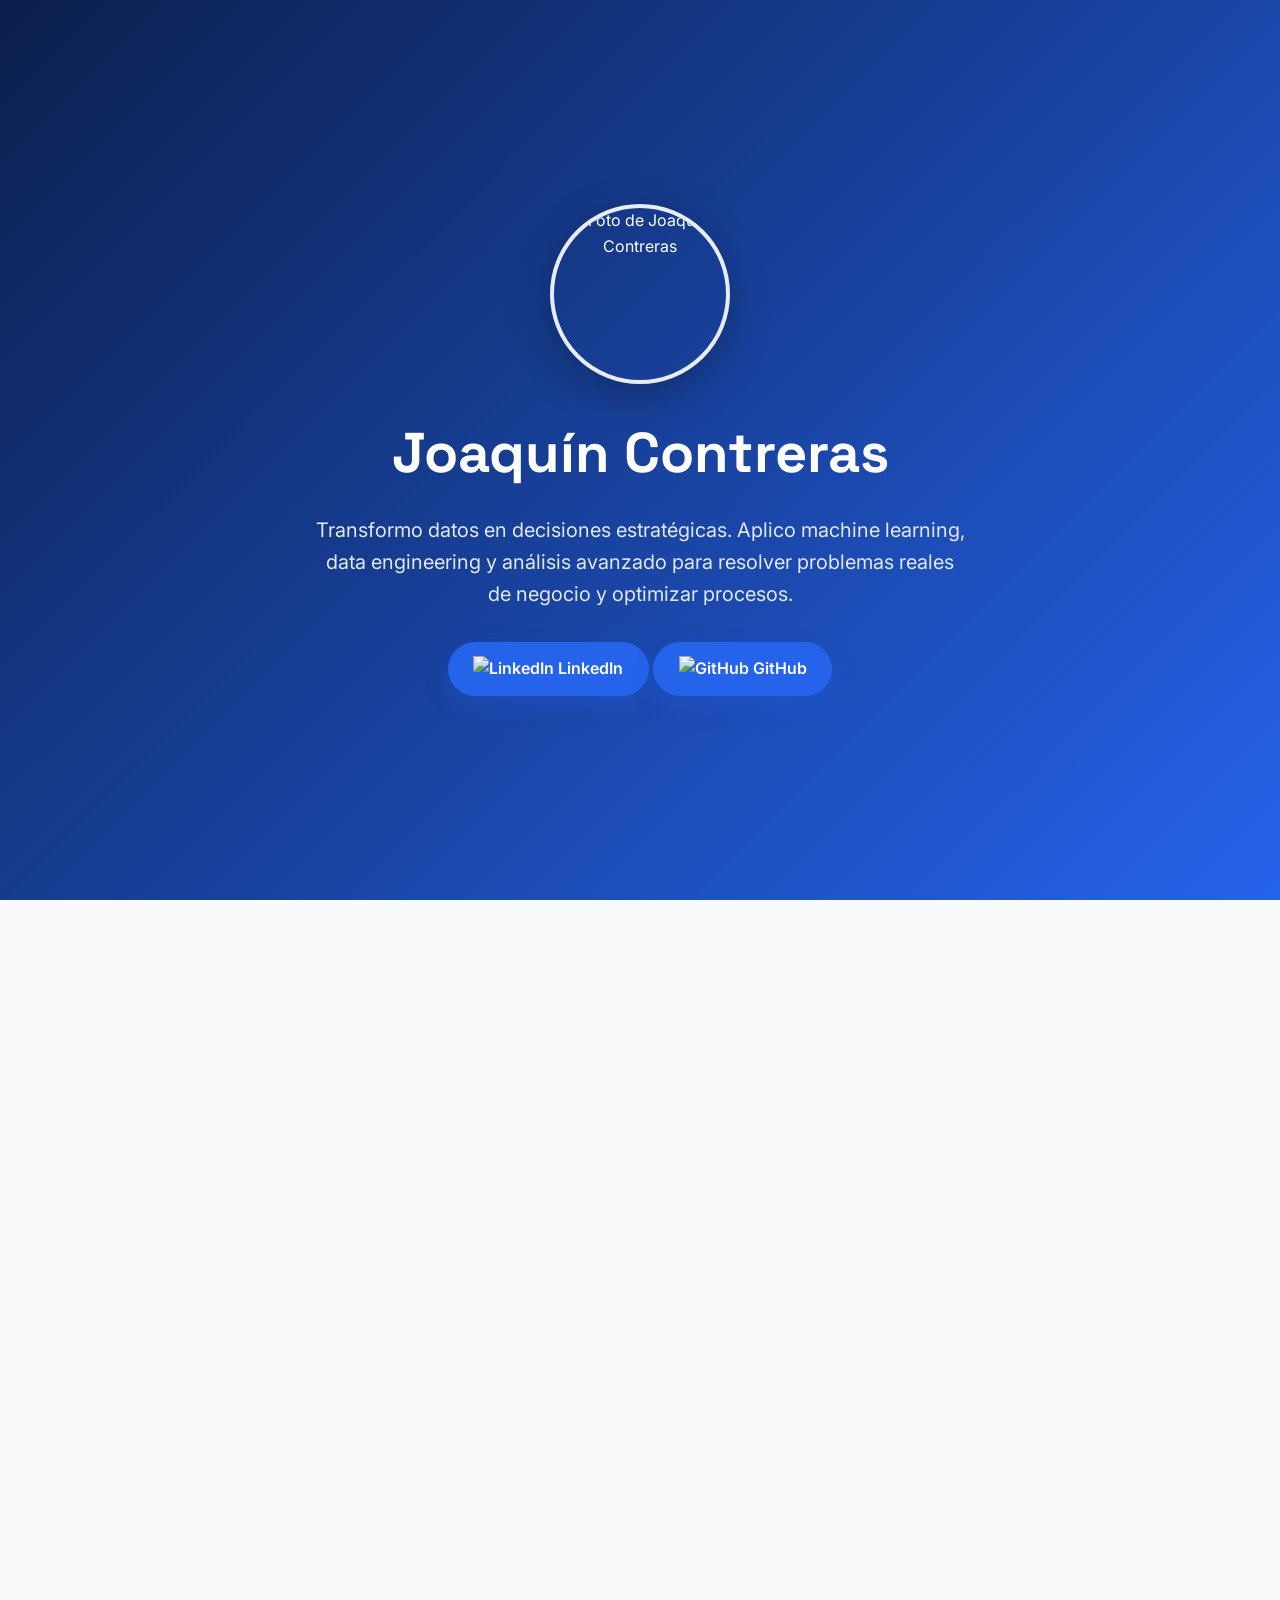
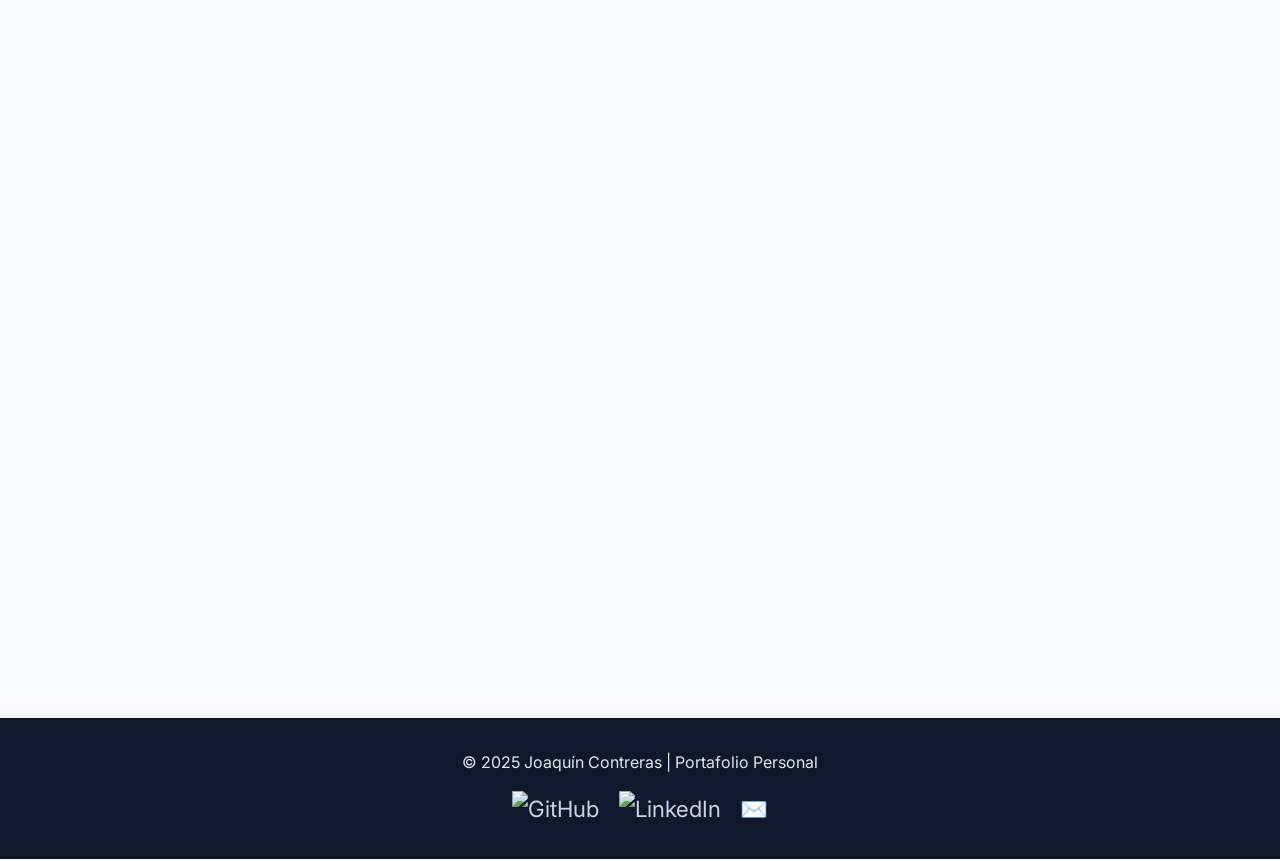
==== index.html @ 1d5db87d "Agregando boton de descarga de cv y completando proyecto Spark" ====
<!DOCTYPE html>
<html lang="es">
  <head>
    <meta charset="UTF-8" />
    <meta name="viewport" content="width=device-width, initial-scale=1.0" />
    <script src="https://cdn.jsdelivr.net/npm/chart.js"></script>
    <script src="https://cdn.jsdelivr.net/npm/chartjs-chart-matrix@1.3.0/dist/chartjs-chart-matrix.min.js"></script>

    <title>Portafolio - Joaquín Contreras</title>

    <!-- Fuentes y librerías externas -->
    <link
      href="https://fonts.googleapis.com/css2?family=Inter:wght@400;600;700&family=Space+Grotesk:wght@500;700&display=swap"
      rel="stylesheet"
    />
    <link
      rel="stylesheet"
      href="https://cdnjs.cloudflare.com/ajax/libs/font-awesome/6.4.0/css/all.min.css"
    />

    <!-- CSS externo -->
    <link rel="stylesheet" href="styles.css" />
  </head>
  <body>
    <!-- HERO -->
    <header>
      <!-- Capa interactiva de líneas -->
      <div id="particles-js"></div>

      <div class="hero">
        <div class="foto">
          <img
            src="https://via.placeholder.com/250x250"
            alt="Foto de Joaquín Contreras"
          />
        </div>
        <h1>Joaquín Contreras</h1>
        <p>
          Transformo datos en decisiones estratégicas. Aplico machine learning,
          data engineering y análisis avanzado para resolver problemas reales de
          negocio y optimizar procesos.
        </p>
        <div class="actions">
          <a href="https://www.linkedin.com/in/python-datos" target="_blank">
            <img
              src="https://cdn.jsdelivr.net/npm/simple-icons@v9/icons/linkedin.svg"
              alt="LinkedIn"
              width="16"
            />
            LinkedIn
          </a>
          <a href="https://github.com/joaquin-contreras" target="_blank">
            <img
              src="https://cdn.jsdelivr.net/npm/simple-icons@v9/icons/github.svg"
              alt="GitHub"
              width="16"
            />
            GitHub
          </a>
        </div>
      </div>
    </header>

    <!-- BIO -->
    <section class="bio">
      <h2>Sobre mí</h2>
      <p>
        Soy Científico de Datos en formación con experiencia práctica en
        pipelines de datos, desarrollo de APIs RESTful y modelos de machine
        learning aplicados a escenarios reales. Me apasiona optimizar procesos
        mediante análisis inteligente y construir soluciones escalables.
        Actualmente profundizo en Python, SQL, Scikit-learn y herramientas de
        análisis avanzadas, buscando oportunidades para crecer en data science,
        data engineering y cloud computing.
      </p>

      <div class="cv-container">
        <a href="assets/cv_joaquin.pdf" download class="btn-cv">Descargar CV</a>
      </div>

      <style>
        .cv-container {
          text-align: center; /* centra el botón */
          margin-top: 20px; /* espacio entre el párrafo y el botón */
        }

        .btn-cv {
          display: inline-block;
          padding: 12px 25px; /* más cómodo y proporcionado */
          background-color: #007bff;
          color: white;
          text-decoration: none;
          border-radius: 8px;
          font-weight: bold;
          font-size: 1rem;
          transition: all 0.3s ease; /* animación suave al hover */
        }

        .btn-cv:hover {
          background-color: #0056b3;
          transform: translateY(-2px); /* efecto levitar un poco */
          box-shadow: 0 4px 8px rgba(0, 0, 0, 0.2);
        }
      </style>
    </section>

    <!-- PROYECTOS -->
    <section class="proyectos">
      <h2>Proyectos</h2>
      <div class="proyectos-container">
        <div class="card" data-extra="extra-churn.html">
          <img
            src="imagenes/imagen-proyecto-1.jpg"
            alt="Imagen de gráficos empresariales"
            class="clickable"
          />

          <h3>Customer Churn prediction</h3>
          <p>
            El proyecto consiste en desarrollar un modelo que clasifique si un
            cliente de una empresa de telecomunicaciones va a darse de baja en
            el servicio
          </p>
          <a
            href="https://github.com/Joaquin-Contreras/customer_churn"
            target="_blank"
            >Ver en GitHub</a
          >
          <a style="margin-top: 10px" class="clickeable">Ver más</a>

          <div class="badges">
            <span class="badge">Python</span
            ><span class="badge">Scikit-learn</span
            ><span class="badge">Pandas</span>
          </div>
        </div>

        <div class="card" data-extra="extra-dbt.html">
          <img
            src="imagenes/imagen-proyecto-2.png"
            alt="Logo de DBT"
            class="clickable"
          />
          <h3>Procesamiento de datos con DBT</h3>
          <p>
            Este proyecto consiste unicamente en DBT y en una pipeline para
            crear Datamarts orientados a negocios especificos
          </p>
          <a
            href="https://github.com/Joaquin-Contreras/dbt_company_analysis_first_project"
            target="_blank"
            >Ver en GitHub</a
          >
          <a style="margin-top: 10px" class="clickeable">Ver más</a>
          <div class="badges">
            <span class="badge">DBT</span>
            <span class="badge">SQL</span>
            <span class="badge">DuckDB</span>
          </div>
        </div>
        <div class="card" data-extra="extra-pyspark.html">
          <img
            src="imagenes/imagen-proyecto-3.jpg"
            alt="Imagen sobre Data Pipelines"
            class="clickable"
          />
          <h3>Pipeline en PySpark</h3>
          <p>
            Este proyecto consiste en una pipe de datos donde se extraen
            peliculas con la API de TMDB, se procesan y almacenan en MySQL
            armando una base de datos personalizada
          </p>
          <a
            href="https://github.com/Joaquin-Contreras/complete_ETL_PySpark"
            target="_blank"
            >Ver en GitHub</a
          >
          <a style="margin-top: 10px" class="clickeable">Ver más</a>
          <div class="badges">
            <span class="badge">MLflow</span><span class="badge">Spark</span
            ><span class="badge">Python</span><span class="badge">MySQL</span>
          </div>
        </div>
      </div>
    </section>

    <!-- EXPERIENCIA -->
    <section class="experiencia">
      <h2>Experiencia</h2>
      <div class="item">
        <h3>Científico de Datos – Shalion</h3>
        <p><strong>Feb 2023 – Mar 2024 | Presencial</strong></p>
        <ul>
          <li>
            Automatización de informes semanales con Power BI, reduciendo en un
            50% el tiempo de entrega de reportes.
          </li>
          <li>
            Desarrollo de queries avanzadas en SQL y gestión de bases de datos
            PostgreSQL en entornos GCP.
          </li>
          <li>Mejora de pipelines de ETL y monitoreo de calidad de datos.</li>
          <li>Tecnologías: Python, SQL, PostgreSQL, Power BI, GCP, Git.</li>
        </ul>
      </div>
    </section>

    <!-- EDUCACIÓN / HABILIDADES / IDIOMAS -->
    <section class="formacion">
      <h2>Formación y Habilidades</h2>
      <div class="cards-grid">
        <div class="info-card">
          <h3>🎓 Educación</h3>
          <p>
            <strong>Licenciatura en Ciencias de Datos</strong> – Universidad
            Nacional de San Martín (UNSAM)<br />2024 – Actualidad
          </p>
        </div>
        <div class="info-card">
          <h3>🛠️ Habilidades Técnicas</h3>
          <ul>
            <li><strong>Lenguajes y ML:</strong> Python, SQL, scikit-learn</li>
            <li>
              <strong>Análisis & Visualización:</strong> pandas, NumPy,
              matplotlib, seaborn, Power BI
            </li>
            <li>
              <strong>Ingeniería de Datos:</strong> PostgreSQL, MySQL, Data
              Warehouses, PySpark, DBT
            </li>
            <li><strong>Dev & Cloud Tools:</strong> Git, GitHub, GitLab</li>
          </ul>
        </div>
        <div class="info-card">
          <h3>🌍 Idiomas</h3>
          <ul>
            <li><strong>Español:</strong> Nativo</li>
            <li><strong>Inglés:</strong> Intermedio (B2)</li>
          </ul>
        </div>
      </div>
    </section>

    <!-- CONTACTO -->
    <section class="contacto">
      <h2>Contacto</h2>
      <div class="wrap">
        <form
          class="contact-form"
          action="https://formsubmit.co/joacontre0@gmail.com"
          method="POST"
        >
          <input
            id="nombre"
            name="name"
            type="text"
            placeholder="Tu nombre"
            required
          />
          <input
            id="email"
            name="email"
            type="email"
            placeholder="Tu email"
            required
          />
          <input
            class="full"
            id="asunto"
            name="subject"
            type="text"
            placeholder="Asunto"
            required
          />
          <textarea
            class="full"
            id="mensaje"
            name="message"
            placeholder="Tu mensaje"
            required
          ></textarea>
          <!-- Redirigir después de enviar -->
          <input
            type="hidden"
            name="_next"
            value="https://tu-sitio.com/gracias.html"
          />
          <button type="submit">Enviar mensaje</button>
        </form>

        <aside class="contact-data">
          <h3>Datos</h3>
          <ul>
            <li>
              📧
              <a href="mailto:joacontre0@gmail.com" target="_blank"
                >joacontre0@gmail.com</a
              >
            </li>
            <li>📍 Buenos Aires, Argentina</li>
            <li>
              <img
                src="https://cdn.jsdelivr.net/npm/simple-icons@v9/icons/github.svg"
                alt="GitHub"
                width="16"
              />
              <a href="https://www.github.com/joaquin-contreras" target="_blank"
                >github.com/joaquin-contreras</a
              >
            </li>
            <li>
              <img
                src="https://cdn.jsdelivr.net/npm/simple-icons@v9/icons/linkedin.svg"
                alt="LinkedIn"
                width="16"
              />
              <a href="https://www.linkedin.com/in/python-datos" target="_blank"
                >linkedin.com/in/python-datos</a
              >
            </li>
          </ul>
        </aside>
      </div>
    </section>
    <script>
      const form = document.querySelector(".contact-form");

      form.addEventListener("submit", async (e) => {
        e.preventDefault(); // Evita la recarga de la página

        const formData = new FormData(form);

        try {
          const response = await fetch(
            "https://formsubmit.co/ajax/joacontre0@gmail.com",
            {
              method: "POST",
              body: formData,
            }
          );

          if (response.ok) {
            form.reset(); // Limpia los campos
            // Mensaje de éxito
            alert("¡Gracias! Tu mensaje fue enviado. Te responderé pronto.");
          } else {
            alert("Hubo un error al enviar tu mensaje. Intenta de nuevo.");
          }
        } catch (error) {
          alert("Hubo un error al enviar tu mensaje. Intenta de nuevo.");
        }
      });
    </script>

    <!-- FOOTER -->
    <footer>
      <p>&copy; 2025 Joaquín Contreras | Portafolio Personal</p>
      <div class="socials">
        <a href="https://www.github.com/joaquin-contreras">
          <img
            src="https://cdn.jsdelivr.net/npm/simple-icons@v9/icons/github.svg"
            alt="GitHub"
            width="16"
        /></a>
        <a href="https://www.linkedin.com/in/python-datos"
          ><img
            src="https://cdn.jsdelivr.net/npm/simple-icons@v9/icons/linkedin.svg"
            alt="LinkedIn"
            width="16"
        /></a>
        <a href="mailto:joacontre0@gmail.com">✉️</a>
      </div>
    </footer>

    <!-- MODAL PROYECTOS -->
    <div id="projectModal" class="modal">
      <div class="modal-content">
        <span class="close">&times;</span>
        <h3 id="modalTitle">Título del proyecto</h3>
        <p id="modalDescription">Descripción completa del proyecto.</p>
        <div id="modalExtras">
          <!-- Aquí puedes poner gráficos, imágenes, badges, etc. -->
        </div>
      </div>
    </div>

    <!-- Librerías externas -->
    <script src="https://cdn.jsdelivr.net/npm/particles.js@2.0.0/particles.min.js"></script>
    <script src="https://cdn.jsdelivr.net/npm/chart.js"></script>

    <script src="scripts.js"></script>
  </body>
</html>
---- styles.css ----
:root {
  --blue-900: #0b1f4d;
  --blue-800: #123b82;
  --blue-700: #1d4ed8;
  --blue-600: #2563eb;
  --blue-300: #93c5fd;
  --slate-900: #0f172a;
  --slate-800: #1e293b;
  --slate-600: #475569;
  --gray-100: #f9fafb;
  --card: rgba(255, 255, 255, 0.85);
}
* {
  margin: 0;
  padding: 0;
  box-sizing: border-box;
}
body {
  font-family: "Inter", sans-serif;
  line-height: 1.6;
  background: var(--gray-100);
  color: var(--slate-800);
  scroll-behavior: smooth;
}
a {
  color: inherit;
  text-decoration: none;
  transition: 0.3s;
}
a:hover {
  color: var(--blue-600);
}

/* HERO */
header {
  height: 100vh;
  background: linear-gradient(135deg, var(--blue-900), var(--blue-600));
  display: flex;
  align-items: center;
  justify-content: center;
  text-align: center;
  color: #fff;
  position: relative;
  overflow: hidden;
}
/* capa de partículas detrás del contenido */
#particles-js {
  position: absolute;
  inset: 0;
  z-index: 0;
  pointer-events: none;
}
.hero {
  max-width: 900px;
  padding: 2rem;
  position: relative;
  z-index: 1;
}
.hero h1 {
  font-family: "Space Grotesk", sans-serif;
  font-size: 3.5rem;
  margin-bottom: 1rem;
}
.hero p {
  font-size: 1.25rem;
  color: #e2e8f0;
  max-width: 650px;
  margin: 0 auto 2rem;
}
.hero .foto {
  width: 180px;
  height: 180px;
  margin: 0 auto 1.5rem;
  border-radius: 50%;
  overflow: hidden;
  border: 4px solid rgba(255, 255, 255, 0.9);
  box-shadow: 0 12px 40px rgba(0, 0, 0, 0.25);
}
.hero .foto img {
  width: 100%;
  height: 100%;
  object-fit: cover;
}
.hero .actions a {
  display: inline-block;
  background: var(--blue-600);
  color: #fff;
  padding: 0.9rem 1.6rem;
  border-radius: 999px;
  font-weight: 600;
  box-shadow: 0 10px 22px rgba(37, 99, 235, 0.25);
}
.hero .actions a:hover {
  background: var(--blue-700);
  transform: translateY(-2px);
}

/* SECCIONES */
section {
  max-width: 1000px;
  margin: 6rem auto;
  padding: 0 2rem;
  opacity: 0;
  transform: translateY(50px);
  transition: all 0.8s ease;
}
section.visible {
  opacity: 1;
  transform: translateY(0);
}
section h2 {
  font-family: "Space Grotesk", sans-serif;
  font-size: 2.2rem;
  font-weight: 700;
  color: var(--slate-900);
  margin-bottom: 3rem;
  position: relative;
  display: inline-block;
}
section h2::after {
  content: "";
  position: absolute;
  left: 0;
  bottom: -8px;
  width: 60%;
  height: 3px;
  background: var(--blue-600);
  border-radius: 2px;
}

/* BIO */
.bio p {
  font-size: 1.1rem;
  line-height: 1.8;
  background: #fff;
  padding: 2rem;
  border-radius: 16px;
  box-shadow: 0 10px 28px rgba(0, 0, 0, 0.08);
}

/* PROYECTOS */
.proyectos-container {
  display: grid;
  grid-template-columns: repeat(auto-fit, minmax(280px, 1fr));
  gap: 2rem;
}
.proyectos .card {
  background: var(--card);
  backdrop-filter: blur(14px);
  border-radius: 20px;
  padding: 1.5rem;
  box-shadow: 0 12px 32px rgba(0, 0, 0, 0.08);
  transition: 0.3s;
  display: flex;
  flex-direction: column;
  align-items: center;
}
.proyectos .card:hover {
  transform: translateY(-6px) scale(1.02);
}
.proyectos .card img {
  width: 100%;
  height: 180px;
  object-fit: cover;
  border-radius: 14px;
  margin-bottom: 1rem;
}
.proyectos .card h3 {
  font-size: 1.3rem;
  margin: 0.5rem 0;
}
.proyectos .card p {
  text-align: center;
  color: var(--slate-600);
  margin-bottom: 1rem;
}
.proyectos .card a {
  background: var(--blue-600);
  color: #fff;
  font-weight: 600;
  padding: 0.6rem 1rem;
  border-radius: 8px;
  box-shadow: 0 6px 18px rgba(37, 99, 235, 0.25);
}
.proyectos .card a:hover {
  background: var(--blue-700);
}
.badges {
  display: flex;
  flex-wrap: wrap;
  gap: 0.5rem;
  justify-content: center;
  margin-top: 0.75rem;
}
.badge {
  font-size: 0.8rem;
  padding: 0.35rem 0.75rem;
  border-radius: 999px;
  background: linear-gradient(135deg, #dbeafe, #c7d2fe);
  color: var(--slate-900);
  font-weight: 500;
}

/* EXPERIENCIA timeline */
.experiencia .item {
  border-left: 3px solid var(--blue-600);
  padding-left: 1.5rem;
  margin-bottom: 3rem;
  background: #fff;
  border-radius: 12px;
  padding: 1.5rem 2rem;
  box-shadow: 0 10px 28px rgba(0, 0, 0, 0.08);
}
.experiencia h3 {
  margin-bottom: 0.3rem;
}
.experiencia p strong {
  color: var(--blue-700);
}
.experiencia ul {
  margin-top: 0.8rem;
  padding-left: 1.2rem;
}
.experiencia ul li {
  margin-bottom: 0.4rem;
}

/* NUEVAS SECCIONES */
.cards-grid {
  display: grid;
  grid-template-columns: repeat(auto-fit, minmax(280px, 1fr));
  gap: 2rem;
}
.info-card {
  background: var(--card);
  backdrop-filter: blur(10px);
  border-radius: 18px;
  padding: 1.8rem;
  box-shadow: 0 12px 32px rgba(0, 0, 0, 0.08);
  transition: 0.3s;
}
.info-card:hover {
  transform: translateY(-6px) scale(1.02);
}
.info-card h3 {
  margin-bottom: 1rem;
  color: var(--blue-700);
}
.info-card ul {
  padding-left: 1.2rem;
}
.info-card ul li {
  margin-bottom: 0.5rem;
}

/* CONTACTO */
.contacto .wrap {
  background: #fff;
  border-radius: 20px;
  padding: 2.5rem;
  box-shadow: 0 12px 32px rgba(0, 0, 0, 0.08);
  display: grid;
  grid-template-columns: 1.1fr 0.9fr;
  gap: 2rem;
}
.contact-form {
  display: grid;
  grid-template-columns: 1fr 1fr;
  gap: 1rem;
}
.contact-form .full {
  grid-column: 1/-1;
}
.contact-form input,
.contact-form textarea {
  width: 100%;
  padding: 0.9rem 1rem;
  border-radius: 10px;
  border: 1px solid #cbd5e1;
  background: #fff;
  font-size: 1rem;
}
.contact-form button {
  background: var(--blue-600);
  color: #fff;
  border: none;
  padding: 0.85rem 1.2rem;
  border-radius: 10px;
  font-weight: 600;
  cursor: pointer;
  box-shadow: 0 8px 22px rgba(37, 99, 235, 0.25);
}
.contact-form button:hover {
  background: var(--blue-700);
}
.contact-data {
  border-left: 2px dashed var(--blue-300);
  padding-left: 1rem;
}
.contact-data li {
  margin: 0.6rem 0;
}
.contact-data a {
  color: var(--blue-700);
}

/* FOOTER */
footer {
  background: var(--slate-900);
  color: #e2e8f0;
  text-align: center;
  padding: 2rem;
  margin-top: 6rem;
}
footer .socials {
  margin-top: 1rem;
  display: flex;
  justify-content: center;
  gap: 1.2rem;
}
footer .socials a {
  font-size: 1.4rem;
  color: #cbd5e1;
}
footer .socials a:hover {
  color: #fff;
}

/* responsive */
@media (max-width: 900px) {
  .contacto .wrap {
    grid-template-columns: 1fr;
  }
}

/* MODAL */
.modal {
  display: none; /* oculto por defecto */
  position: fixed;
  z-index: 9999;
  left: 0;
  top: 0;
  width: 100%;
  height: 100%;
  overflow: auto;
  background-color: rgba(0, 0, 0, 0.6);
}

.modal-content {
  background: #fff;
  margin: 8% auto;
  padding: 2rem;
  border-radius: 20px;
  max-width: 700px;
  position: relative;
  box-shadow: 0 12px 40px rgba(0, 0, 0, 0.25);
}

.modal-content h3 {
  margin-bottom: 1rem;
  color: var(--blue-700);
}

.modal-content p {
  margin-bottom: 1.5rem;
  color: var(--slate-800);
}

.modal-content .close {
  position: absolute;
  top: 1rem;
  right: 1rem;
  font-size: 1.8rem;
  cursor: pointer;
  color: var(--slate-600);
}

.modal-content .close:hover {
  color: var(--blue-600);
}

.modal {
  display: flex; /* cambiamos a flex para centrar */
  align-items: center;
  justify-content: center;
  position: fixed;
  z-index: 9999;
  left: 0;
  top: 0;
  width: 100%;
  height: 100%;
  background-color: rgba(0, 0, 0, 0.6);
  opacity: 0;
  pointer-events: none;
  transition: opacity 0.3s ease;
}

.modal.show {
  opacity: 1;
  pointer-events: auto;
}

.modal-content {
  background: #fff;
  padding: 2rem;
  border-radius: 20px;
  max-width: 700px;
  width: 90%;
  transform: scale(0.8);
  transition: transform 0.3s ease;
  max-height: 90vh; /* limita el alto al 90% de la pantalla */
  overflow-y: auto; /* activa scroll vertical si hay mucho contenido */
}

.modal.show .modal-content {
  transform: scale(1);
}


.confusion-matrix-container {
  display: flex;
  flex-direction: column;
  align-items: center; /* centra horizontalmente */
  justify-content: center;
  margin: 30px auto;
  padding: 20px;
  border: 1px solid #ddd;
  border-radius: 12px;
  background-color: #fafafa;
  box-shadow: 0 4px 12px rgba(0, 0, 0, 0.08);
  max-width: 500px;
}

.confusion-matrix-container h3 {
  margin-bottom: 15px;
  font-size: 1.2em;
  font-weight: 600;
  color: #333;
  text-align: center;
}

.confusion-matrix-container canvas {
  display: block;
  max-width: 100%;
  height: auto;
}


.file-tree ul {
  list-style: none; 
  padding-left: 20px;
  font-family: monospace;
}

.file-tree li {
  position: relative;
  margin: 4px 0;
}

.file-tree li::before {
  content: "📁"; /* icono por defecto */
  position: absolute;
  left: -20px;
}

.file-tree li li::before {
  content: "📄"; /* icono para archivos */
}

.file-tree li ul li::before {
  left: -20px;
}
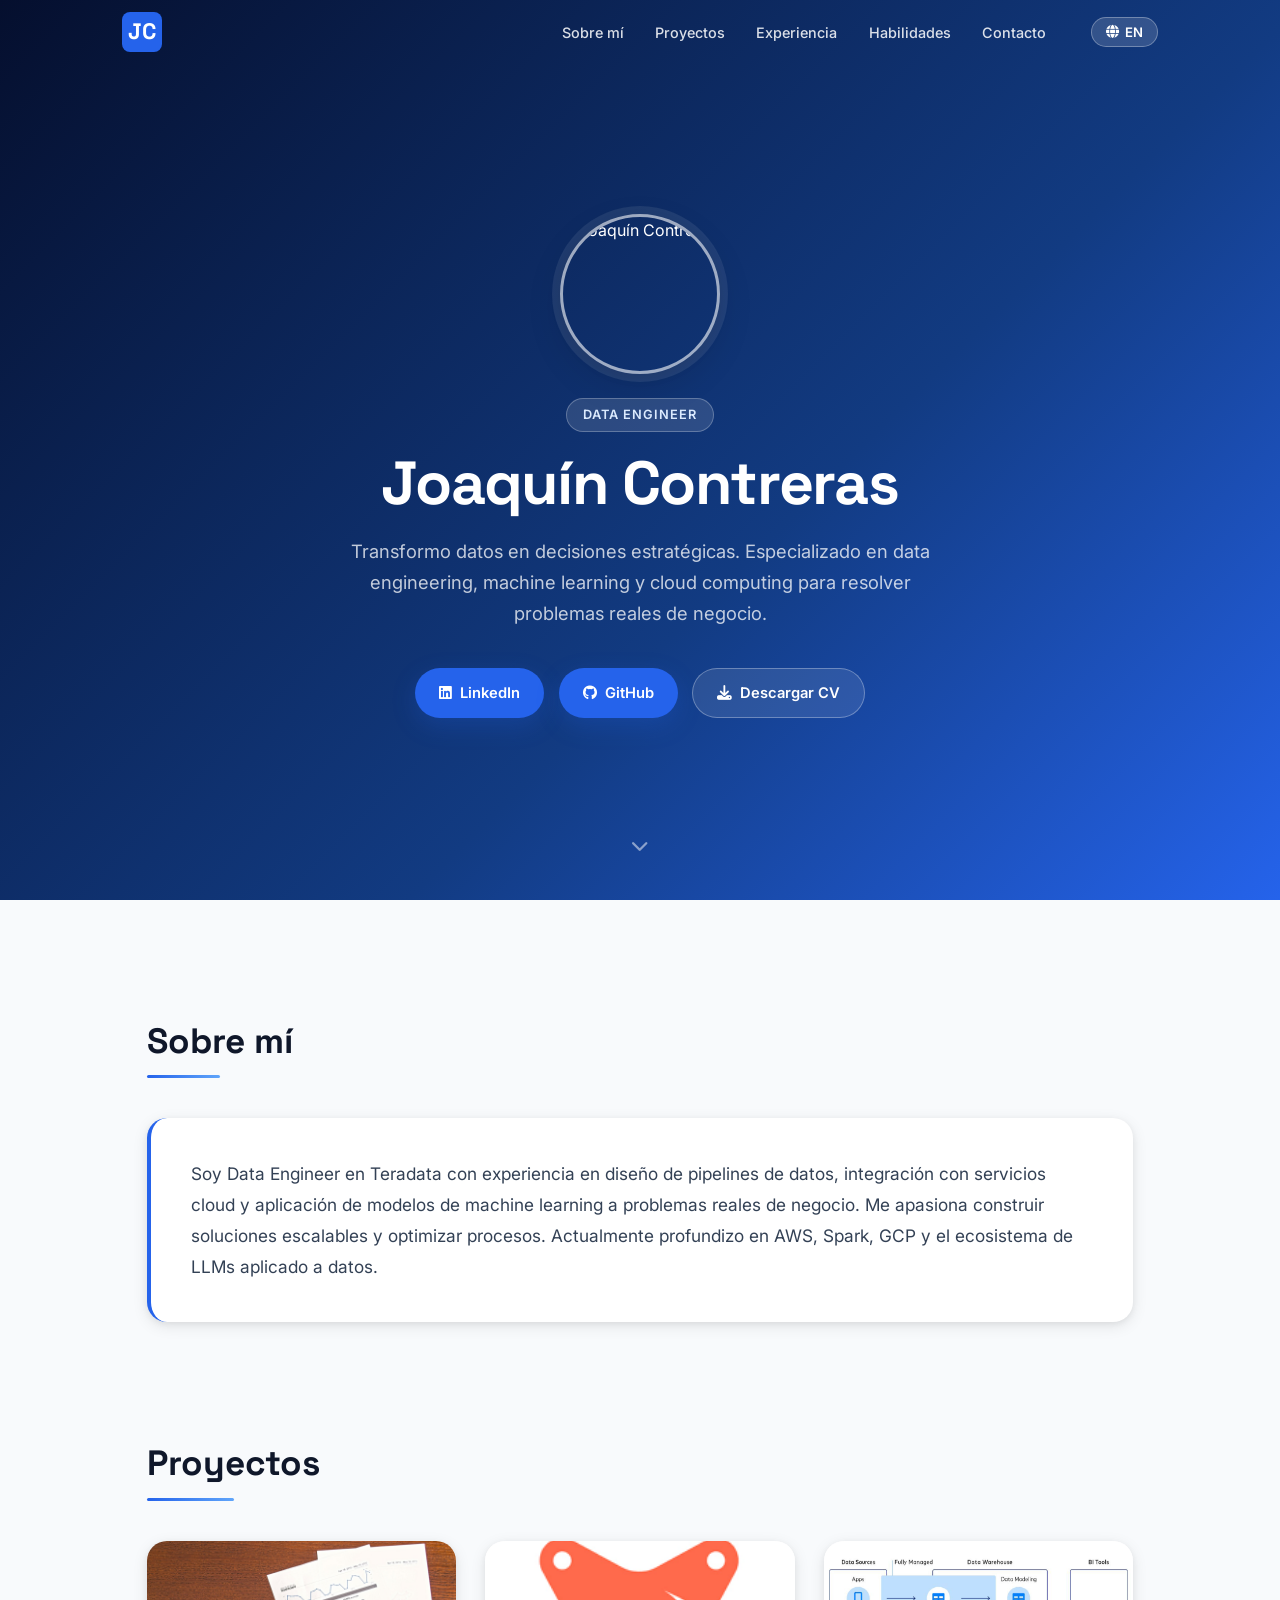
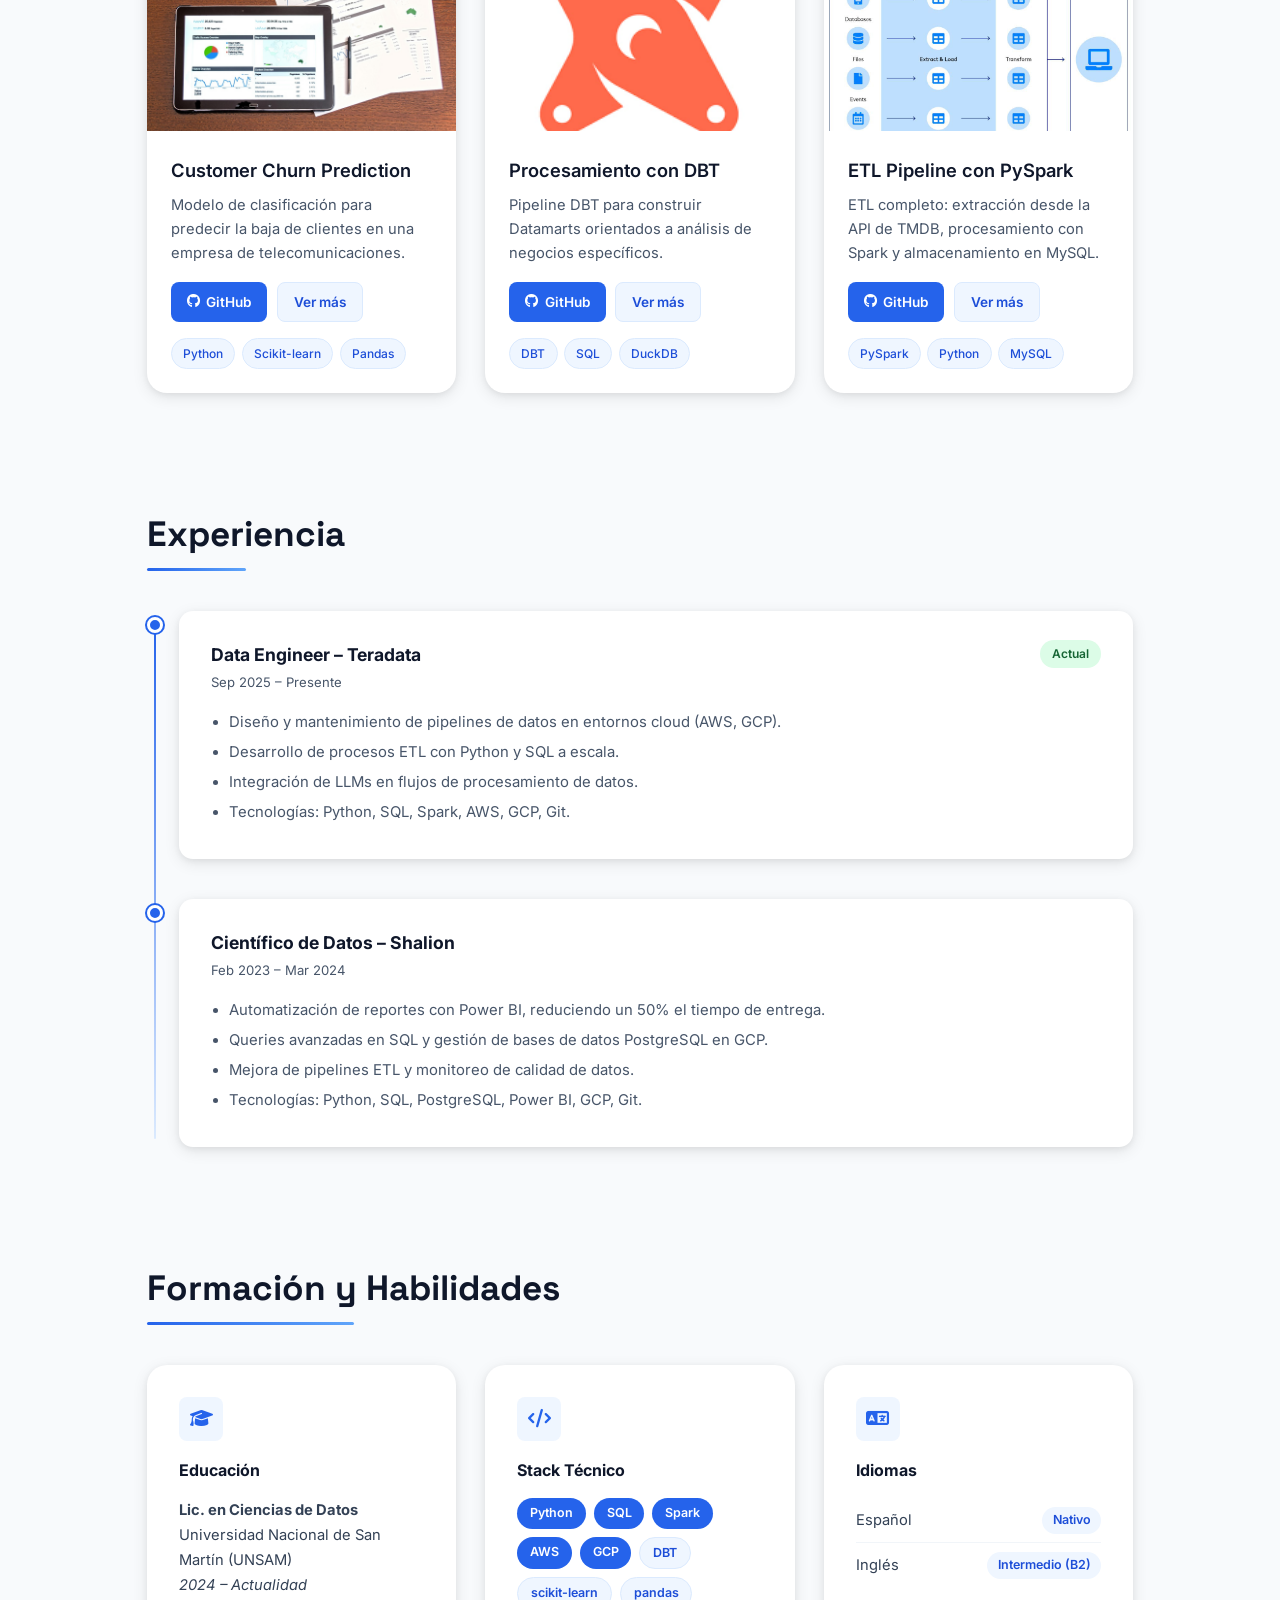
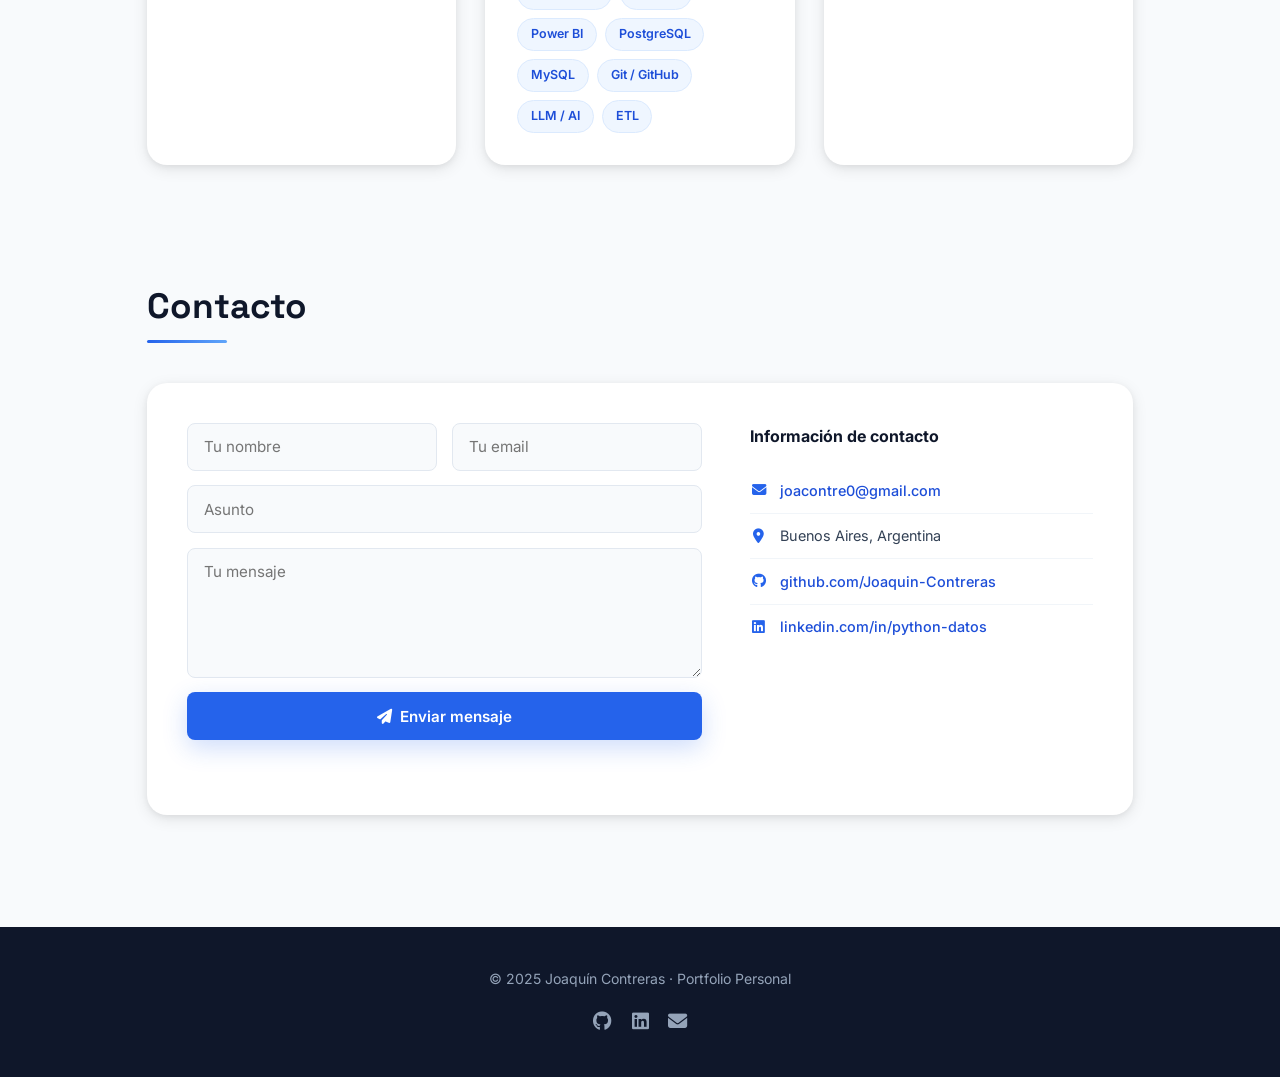
==== commit 7587c770: "Rediseño moderno del portfolio con soporte i18n (ES/EN) - Nuevo diseño: navbar sticky con blur, hero" ====
--- a/index.html
+++ b/index.html
@@ -3,391 +3,338 @@
   <head>
     <meta charset="UTF-8" />
     <meta name="viewport" content="width=device-width, initial-scale=1.0" />
+    <title>Portfolio – Joaquín Contreras</title>
+
+    <!-- Fonts -->
+    <link href="https://fonts.googleapis.com/css2?family=Inter:wght@300;400;500;600;700&family=Space+Grotesk:wght@500;600;700&display=swap" rel="stylesheet" />
+    <link rel="stylesheet" href="https://cdnjs.cloudflare.com/ajax/libs/font-awesome/6.4.0/css/all.min.css" />
+
+    <!-- Chart.js -->
     <script src="https://cdn.jsdelivr.net/npm/chart.js"></script>
     <script src="https://cdn.jsdelivr.net/npm/chartjs-chart-matrix@1.3.0/dist/chartjs-chart-matrix.min.js"></script>
 
-    <title>Portafolio - Joaquín Contreras</title>
-
-    <!-- Fuentes y librerías externas -->
-    <link
-      href="https://fonts.googleapis.com/css2?family=Inter:wght@400;600;700&family=Space+Grotesk:wght@500;700&display=swap"
-      rel="stylesheet"
-    />
-    <link
-      rel="stylesheet"
-      href="https://cdnjs.cloudflare.com/ajax/libs/font-awesome/6.4.0/css/all.min.css"
-    />
-
-    <!-- CSS externo -->
     <link rel="stylesheet" href="styles.css" />
   </head>
   <body>
-    <!-- HERO -->
-    <header>
-      <!-- Capa interactiva de líneas -->
+
+    <!-- ======================== NAVBAR ======================== -->
+    <nav class="navbar" id="navbar">
+      <div class="nav-container">
+        <a href="#inicio" class="nav-logo">JC</a>
+        <ul class="nav-links" id="navLinks">
+          <li><a href="#sobre-mi"    data-i18n="nav.about">Sobre mí</a></li>
+          <li><a href="#proyectos"   data-i18n="nav.projects">Proyectos</a></li>
+          <li><a href="#experiencia" data-i18n="nav.experience">Experiencia</a></li>
+          <li><a href="#formacion"   data-i18n="nav.skills">Habilidades</a></li>
+          <li><a href="#contacto"    data-i18n="nav.contact">Contacto</a></li>
+        </ul>
+        <div class="nav-actions">
+          <button class="lang-toggle" id="langToggle">
+            <i class="fas fa-globe"></i>
+            <span id="langLabel">EN</span>
+          </button>
+          <button class="nav-burger" id="navBurger" aria-label="Menu">
+            <span></span><span></span><span></span>
+          </button>
+        </div>
+      </div>
+    </nav>
+
+    <!-- ======================== HERO ======================== -->
+    <header id="inicio">
       <div id="particles-js"></div>
-
       <div class="hero">
         <div class="foto">
-          <img
-            src="https://via.placeholder.com/250x250"
-            alt="Foto de Joaquín Contreras"
-          />
-        </div>
+          <img src="https://via.placeholder.com/250x250" alt="Joaquín Contreras" />
+        </div>
+        <span class="hero-badge" data-i18n="hero.badge">Data Engineer</span>
         <h1>Joaquín Contreras</h1>
-        <p>
-          Transformo datos en decisiones estratégicas. Aplico machine learning,
-          data engineering y análisis avanzado para resolver problemas reales de
-          negocio y optimizar procesos.
+        <p data-i18n="hero.tagline">
+          Transformo datos en decisiones estratégicas. Especializado en data
+          engineering, machine learning y cloud computing para resolver problemas
+          reales de negocio.
         </p>
         <div class="actions">
           <a href="https://www.linkedin.com/in/python-datos" target="_blank">
-            <img
-              src="https://cdn.jsdelivr.net/npm/simple-icons@v9/icons/linkedin.svg"
-              alt="LinkedIn"
-              width="16"
-            />
-            LinkedIn
+            <i class="fab fa-linkedin"></i> LinkedIn
           </a>
-          <a href="https://github.com/joaquin-contreras" target="_blank">
-            <img
-              src="https://cdn.jsdelivr.net/npm/simple-icons@v9/icons/github.svg"
-              alt="GitHub"
-              width="16"
-            />
-            GitHub
+          <a href="https://github.com/Joaquin-Contreras" target="_blank">
+            <i class="fab fa-github"></i> GitHub
           </a>
-        </div>
-      </div>
+          <a href="assets/cv_joaquin.pdf" download class="btn-ghost">
+            <i class="fas fa-download"></i>
+            <span data-i18n="hero.download_cv">Descargar CV</span>
+          </a>
+        </div>
+      </div>
+      <a href="#sobre-mi" class="scroll-down" aria-label="Scroll down">
+        <i class="fas fa-chevron-down"></i>
+      </a>
     </header>
 
-    <!-- BIO -->
-    <section class="bio">
-      <h2>Sobre mí</h2>
-      <p>
-        Soy Científico de Datos en formación con experiencia práctica en
-        pipelines de datos, desarrollo de APIs RESTful y modelos de machine
-        learning aplicados a escenarios reales. Me apasiona optimizar procesos
-        mediante análisis inteligente y construir soluciones escalables.
-        Actualmente profundizo en Python, SQL, Scikit-learn y herramientas de
-        análisis avanzadas, buscando oportunidades para crecer en data science,
-        data engineering y cloud computing.
-      </p>
-
-      <div class="cv-container">
-        <a href="assets/cv_joaquin.pdf" download class="btn-cv">Descargar CV</a>
-      </div>
-
-      <style>
-        .cv-container {
-          text-align: center; /* centra el botón */
-          margin-top: 20px; /* espacio entre el párrafo y el botón */
-        }
-
-        .btn-cv {
-          display: inline-block;
-          padding: 12px 25px; /* más cómodo y proporcionado */
-          background-color: #007bff;
-          color: white;
-          text-decoration: none;
-          border-radius: 8px;
-          font-weight: bold;
-          font-size: 1rem;
-          transition: all 0.3s ease; /* animación suave al hover */
-        }
-
-        .btn-cv:hover {
-          background-color: #0056b3;
-          transform: translateY(-2px); /* efecto levitar un poco */
-          box-shadow: 0 4px 8px rgba(0, 0, 0, 0.2);
-        }
-      </style>
-    </section>
-
-    <!-- PROYECTOS -->
-    <section class="proyectos">
-      <h2>Proyectos</h2>
+    <!-- ======================== BIO ======================== -->
+    <section class="bio" id="sobre-mi">
+      <h2 data-i18n="about.title">Sobre mí</h2>
+      <div class="bio-card">
+        <p data-i18n="about.text">
+          Soy Data Engineer en Teradata con experiencia en diseño de pipelines
+          de datos, integración con servicios cloud y aplicación de modelos de
+          machine learning a problemas reales de negocio. Me apasiona construir
+          soluciones escalables y optimizar procesos. Actualmente profundizo en
+          AWS, Spark, GCP y el ecosistema de LLMs aplicado a datos.
+        </p>
+      </div>
+    </section>
+
+    <!-- ======================== PROYECTOS ======================== -->
+    <section class="proyectos" id="proyectos">
+      <h2 data-i18n="projects.title">Proyectos</h2>
       <div class="proyectos-container">
+
         <div class="card" data-extra="extra-churn.html">
-          <img
-            src="imagenes/imagen-proyecto-1.jpg"
-            alt="Imagen de gráficos empresariales"
-            class="clickable"
-          />
-
-          <h3>Customer Churn prediction</h3>
+          <img src="imagenes/imagen-proyecto-1.jpg" alt="Customer Churn" class="clickable" />
+          <div class="card-body">
+            <h3 data-i18n="projects.churn.title">Customer Churn Prediction</h3>
+            <p data-i18n="projects.churn.desc">
+              Modelo de clasificación para predecir la baja de clientes en una
+              empresa de telecomunicaciones.
+            </p>
+            <div class="card-actions">
+              <a href="https://github.com/Joaquin-Contreras/customer_churn" target="_blank">
+                <i class="fab fa-github"></i> GitHub
+              </a>
+              <a class="clickeable btn-secondary" data-i18n="projects.see_more">Ver más</a>
+            </div>
+            <div class="badges">
+              <span class="badge">Python</span>
+              <span class="badge">Scikit-learn</span>
+              <span class="badge">Pandas</span>
+            </div>
+          </div>
+        </div>
+
+        <div class="card" data-extra="extra-dbt.html">
+          <img src="imagenes/imagen-proyecto-2.png" alt="DBT" class="clickable" />
+          <div class="card-body">
+            <h3 data-i18n="projects.dbt.title">Procesamiento con DBT</h3>
+            <p data-i18n="projects.dbt.desc">
+              Pipeline DBT para construir Datamarts orientados a análisis de
+              negocios específicos.
+            </p>
+            <div class="card-actions">
+              <a href="https://github.com/Joaquin-Contreras/dbt_company_analysis_first_project" target="_blank">
+                <i class="fab fa-github"></i> GitHub
+              </a>
+              <a class="clickeable btn-secondary" data-i18n="projects.see_more">Ver más</a>
+            </div>
+            <div class="badges">
+              <span class="badge">DBT</span>
+              <span class="badge">SQL</span>
+              <span class="badge">DuckDB</span>
+            </div>
+          </div>
+        </div>
+
+        <div class="card" data-extra="extra-pyspark.html">
+          <img src="imagenes/imagen-proyecto-3.jpg" alt="PySpark ETL" class="clickable" />
+          <div class="card-body">
+            <h3 data-i18n="projects.pyspark.title">ETL Pipeline con PySpark</h3>
+            <p data-i18n="projects.pyspark.desc">
+              ETL completo: extracción desde la API de TMDB, procesamiento con
+              Spark y almacenamiento en MySQL.
+            </p>
+            <div class="card-actions">
+              <a href="https://github.com/Joaquin-Contreras/complete_ETL_PySpark" target="_blank">
+                <i class="fab fa-github"></i> GitHub
+              </a>
+              <a class="clickeable btn-secondary" data-i18n="projects.see_more">Ver más</a>
+            </div>
+            <div class="badges">
+              <span class="badge">PySpark</span>
+              <span class="badge">Python</span>
+              <span class="badge">MySQL</span>
+            </div>
+          </div>
+        </div>
+
+      </div>
+    </section>
+
+    <!-- ======================== EXPERIENCIA ======================== -->
+    <section class="experiencia" id="experiencia">
+      <h2 data-i18n="experience.title">Experiencia</h2>
+      <div class="timeline">
+
+        <div class="timeline-item">
+          <div class="timeline-marker">
+            <div class="timeline-dot"></div>
+          </div>
+          <div class="timeline-content">
+            <div class="timeline-header">
+              <div>
+                <h3 data-i18n="experience.teradata.title">Data Engineer – Teradata</h3>
+                <span class="timeline-date" data-i18n="experience.teradata.date">Sep 2025 – Presente</span>
+              </div>
+              <span class="timeline-tag current" data-i18n="experience.current">Actual</span>
+            </div>
+            <ul>
+              <li data-i18n="experience.teradata.li1">Diseño y mantenimiento de pipelines de datos en entornos cloud (AWS, GCP).</li>
+              <li data-i18n="experience.teradata.li2">Desarrollo de procesos ETL con Python y SQL a escala.</li>
+              <li data-i18n="experience.teradata.li3">Integración de LLMs en flujos de procesamiento de datos.</li>
+              <li data-i18n="experience.teradata.li4">Tecnologías: Python, SQL, Spark, AWS, GCP, Git.</li>
+            </ul>
+          </div>
+        </div>
+
+        <div class="timeline-item">
+          <div class="timeline-marker">
+            <div class="timeline-dot"></div>
+          </div>
+          <div class="timeline-content">
+            <div class="timeline-header">
+              <div>
+                <h3 data-i18n="experience.shalion.title">Científico de Datos – Shalion</h3>
+                <span class="timeline-date" data-i18n="experience.shalion.date">Feb 2023 – Mar 2024</span>
+              </div>
+            </div>
+            <ul>
+              <li data-i18n="experience.shalion.li1">Automatización de reportes con Power BI, reduciendo un 50% el tiempo de entrega.</li>
+              <li data-i18n="experience.shalion.li2">Queries avanzadas en SQL y gestión de bases de datos PostgreSQL en GCP.</li>
+              <li data-i18n="experience.shalion.li3">Mejora de pipelines ETL y monitoreo de calidad de datos.</li>
+              <li data-i18n="experience.shalion.li4">Tecnologías: Python, SQL, PostgreSQL, Power BI, GCP, Git.</li>
+            </ul>
+          </div>
+        </div>
+
+      </div>
+    </section>
+
+    <!-- ======================== FORMACIÓN Y HABILIDADES ======================== -->
+    <section class="formacion" id="formacion">
+      <h2 data-i18n="skills.title">Formación y Habilidades</h2>
+      <div class="cards-grid">
+
+        <div class="info-card">
+          <div class="info-card-icon"><i class="fas fa-graduation-cap"></i></div>
+          <h3 data-i18n="skills.education.title">Educación</h3>
           <p>
-            El proyecto consiste en desarrollar un modelo que clasifique si un
-            cliente de una empresa de telecomunicaciones va a darse de baja en
-            el servicio
+            <strong data-i18n="skills.education.degree">Lic. en Ciencias de Datos</strong><br />
+            <span data-i18n="skills.education.university">Universidad Nacional de San Martín (UNSAM)</span><br />
+            <em data-i18n="skills.education.year">2024 – Actualidad</em>
           </p>
-          <a
-            href="https://github.com/Joaquin-Contreras/customer_churn"
-            target="_blank"
-            >Ver en GitHub</a
-          >
-          <a style="margin-top: 10px" class="clickeable">Ver más</a>
-
-          <div class="badges">
-            <span class="badge">Python</span
-            ><span class="badge">Scikit-learn</span
-            ><span class="badge">Pandas</span>
-          </div>
-        </div>
-
-        <div class="card" data-extra="extra-dbt.html">
-          <img
-            src="imagenes/imagen-proyecto-2.png"
-            alt="Logo de DBT"
-            class="clickable"
-          />
-          <h3>Procesamiento de datos con DBT</h3>
-          <p>
-            Este proyecto consiste unicamente en DBT y en una pipeline para
-            crear Datamarts orientados a negocios especificos
-          </p>
-          <a
-            href="https://github.com/Joaquin-Contreras/dbt_company_analysis_first_project"
-            target="_blank"
-            >Ver en GitHub</a
-          >
-          <a style="margin-top: 10px" class="clickeable">Ver más</a>
-          <div class="badges">
-            <span class="badge">DBT</span>
-            <span class="badge">SQL</span>
-            <span class="badge">DuckDB</span>
-          </div>
-        </div>
-        <div class="card" data-extra="extra-pyspark.html">
-          <img
-            src="imagenes/imagen-proyecto-3.jpg"
-            alt="Imagen sobre Data Pipelines"
-            class="clickable"
-          />
-          <h3>Pipeline en PySpark</h3>
-          <p>
-            Este proyecto consiste en una pipe de datos donde se extraen
-            peliculas con la API de TMDB, se procesan y almacenan en MySQL
-            armando una base de datos personalizada
-          </p>
-          <a
-            href="https://github.com/Joaquin-Contreras/complete_ETL_PySpark"
-            target="_blank"
-            >Ver en GitHub</a
-          >
-          <a style="margin-top: 10px" class="clickeable">Ver más</a>
-          <div class="badges">
-            <span class="badge">MLflow</span><span class="badge">Spark</span
-            ><span class="badge">Python</span><span class="badge">MySQL</span>
-          </div>
-        </div>
-      </div>
-    </section>
-
-    <!-- EXPERIENCIA -->
-    <section class="experiencia">
-      <h2>Experiencia</h2>
-      <div class="item">
-        <h3>Científico de Datos – Shalion</h3>
-        <p><strong>Feb 2023 – Mar 2024 | Presencial</strong></p>
-        <ul>
-          <li>
-            Automatización de informes semanales con Power BI, reduciendo en un
-            50% el tiempo de entrega de reportes.
-          </li>
-          <li>
-            Desarrollo de queries avanzadas en SQL y gestión de bases de datos
-            PostgreSQL en entornos GCP.
-          </li>
-          <li>Mejora de pipelines de ETL y monitoreo de calidad de datos.</li>
-          <li>Tecnologías: Python, SQL, PostgreSQL, Power BI, GCP, Git.</li>
-        </ul>
-      </div>
-    </section>
-
-    <!-- EDUCACIÓN / HABILIDADES / IDIOMAS -->
-    <section class="formacion">
-      <h2>Formación y Habilidades</h2>
-      <div class="cards-grid">
+        </div>
+
         <div class="info-card">
-          <h3>🎓 Educación</h3>
-          <p>
-            <strong>Licenciatura en Ciencias de Datos</strong> – Universidad
-            Nacional de San Martín (UNSAM)<br />2024 – Actualidad
-          </p>
-        </div>
+          <div class="info-card-icon"><i class="fas fa-code"></i></div>
+          <h3 data-i18n="skills.tech.title">Stack Técnico</h3>
+          <div class="skill-tags">
+            <span class="skill-tag primary">Python</span>
+            <span class="skill-tag primary">SQL</span>
+            <span class="skill-tag primary">Spark</span>
+            <span class="skill-tag primary">AWS</span>
+            <span class="skill-tag primary">GCP</span>
+            <span class="skill-tag secondary">DBT</span>
+            <span class="skill-tag secondary">scikit-learn</span>
+            <span class="skill-tag secondary">pandas</span>
+            <span class="skill-tag secondary">Power BI</span>
+            <span class="skill-tag secondary">PostgreSQL</span>
+            <span class="skill-tag secondary">MySQL</span>
+            <span class="skill-tag secondary">Git / GitHub</span>
+            <span class="skill-tag secondary">LLM / AI</span>
+            <span class="skill-tag secondary">ETL</span>
+          </div>
+        </div>
+
         <div class="info-card">
-          <h3>🛠️ Habilidades Técnicas</h3>
+          <div class="info-card-icon"><i class="fas fa-language"></i></div>
+          <h3 data-i18n="skills.languages.title">Idiomas</h3>
+          <ul class="lang-list">
+            <li>
+              <span data-i18n="skills.languages.spanish">Español</span>
+              <span class="lang-level" data-i18n="skills.languages.spanish_level">Nativo</span>
+            </li>
+            <li>
+              <span data-i18n="skills.languages.english">Inglés</span>
+              <span class="lang-level" data-i18n="skills.languages.english_level">Intermedio (B2)</span>
+            </li>
+          </ul>
+        </div>
+
+      </div>
+    </section>
+
+    <!-- ======================== CONTACTO ======================== -->
+    <section class="contacto" id="contacto">
+      <h2 data-i18n="contact.title">Contacto</h2>
+      <div class="wrap">
+        <form class="contact-form" id="contactForm">
+          <input id="nombre" name="name" type="text"
+            placeholder="Tu nombre" data-i18n-placeholder="contact.form.name" required />
+          <input id="email" name="email" type="email"
+            placeholder="Tu email" data-i18n-placeholder="contact.form.email" required />
+          <input class="full" id="asunto" name="subject" type="text"
+            placeholder="Asunto" data-i18n-placeholder="contact.form.subject" required />
+          <textarea class="full" id="mensaje" name="message"
+            placeholder="Tu mensaje" data-i18n-placeholder="contact.form.message" required></textarea>
+          <button type="submit">
+            <i class="fas fa-paper-plane"></i>
+            <span data-i18n="contact.form.send">Enviar mensaje</span>
+          </button>
+          <p class="form-status" id="formStatus"></p>
+        </form>
+
+        <aside class="contact-data">
+          <h3 data-i18n="contact.info">Información de contacto</h3>
           <ul>
-            <li><strong>Lenguajes y ML:</strong> Python, SQL, scikit-learn</li>
-            <li>
-              <strong>Análisis & Visualización:</strong> pandas, NumPy,
-              matplotlib, seaborn, Power BI
-            </li>
-            <li>
-              <strong>Ingeniería de Datos:</strong> PostgreSQL, MySQL, Data
-              Warehouses, PySpark, DBT
-            </li>
-            <li><strong>Dev & Cloud Tools:</strong> Git, GitHub, GitLab</li>
-          </ul>
-        </div>
-        <div class="info-card">
-          <h3>🌍 Idiomas</h3>
-          <ul>
-            <li><strong>Español:</strong> Nativo</li>
-            <li><strong>Inglés:</strong> Intermedio (B2)</li>
-          </ul>
-        </div>
-      </div>
-    </section>
-
-    <!-- CONTACTO -->
-    <section class="contacto">
-      <h2>Contacto</h2>
-      <div class="wrap">
-        <form
-          class="contact-form"
-          action="https://formsubmit.co/joacontre0@gmail.com"
-          method="POST"
-        >
-          <input
-            id="nombre"
-            name="name"
-            type="text"
-            placeholder="Tu nombre"
-            required
-          />
-          <input
-            id="email"
-            name="email"
-            type="email"
-            placeholder="Tu email"
-            required
-          />
-          <input
-            class="full"
-            id="asunto"
-            name="subject"
-            type="text"
-            placeholder="Asunto"
-            required
-          />
-          <textarea
-            class="full"
-            id="mensaje"
-            name="message"
-            placeholder="Tu mensaje"
-            required
-          ></textarea>
-          <!-- Redirigir después de enviar -->
-          <input
-            type="hidden"
-            name="_next"
-            value="https://tu-sitio.com/gracias.html"
-          />
-          <button type="submit">Enviar mensaje</button>
-        </form>
-
-        <aside class="contact-data">
-          <h3>Datos</h3>
-          <ul>
-            <li>
-              📧
-              <a href="mailto:joacontre0@gmail.com" target="_blank"
-                >joacontre0@gmail.com</a
-              >
-            </li>
-            <li>📍 Buenos Aires, Argentina</li>
-            <li>
-              <img
-                src="https://cdn.jsdelivr.net/npm/simple-icons@v9/icons/github.svg"
-                alt="GitHub"
-                width="16"
-              />
-              <a href="https://www.github.com/joaquin-contreras" target="_blank"
-                >github.com/joaquin-contreras</a
-              >
-            </li>
-            <li>
-              <img
-                src="https://cdn.jsdelivr.net/npm/simple-icons@v9/icons/linkedin.svg"
-                alt="LinkedIn"
-                width="16"
-              />
-              <a href="https://www.linkedin.com/in/python-datos" target="_blank"
-                >linkedin.com/in/python-datos</a
-              >
+            <li>
+              <i class="fas fa-envelope"></i>
+              <a href="mailto:joacontre0@gmail.com">joacontre0@gmail.com</a>
+            </li>
+            <li>
+              <i class="fas fa-map-marker-alt"></i>
+              <span data-i18n="contact.location">Buenos Aires, Argentina</span>
+            </li>
+            <li>
+              <i class="fab fa-github"></i>
+              <a href="https://github.com/Joaquin-Contreras" target="_blank">github.com/Joaquin-Contreras</a>
+            </li>
+            <li>
+              <i class="fab fa-linkedin"></i>
+              <a href="https://www.linkedin.com/in/python-datos" target="_blank">linkedin.com/in/python-datos</a>
             </li>
           </ul>
         </aside>
       </div>
     </section>
-    <script>
-      const form = document.querySelector(".contact-form");
-
-      form.addEventListener("submit", async (e) => {
-        e.preventDefault(); // Evita la recarga de la página
-
-        const formData = new FormData(form);
-
-        try {
-          const response = await fetch(
-            "https://formsubmit.co/ajax/joacontre0@gmail.com",
-            {
-              method: "POST",
-              body: formData,
-            }
-          );
-
-          if (response.ok) {
-            form.reset(); // Limpia los campos
-            // Mensaje de éxito
-            alert("¡Gracias! Tu mensaje fue enviado. Te responderé pronto.");
-          } else {
-            alert("Hubo un error al enviar tu mensaje. Intenta de nuevo.");
-          }
-        } catch (error) {
-          alert("Hubo un error al enviar tu mensaje. Intenta de nuevo.");
-        }
-      });
-    </script>
-
-    <!-- FOOTER -->
+
+    <!-- ======================== FOOTER ======================== -->
     <footer>
-      <p>&copy; 2025 Joaquín Contreras | Portafolio Personal</p>
+      <p data-i18n="footer.copy">&copy; 2025 Joaquín Contreras · Portfolio Personal</p>
       <div class="socials">
-        <a href="https://www.github.com/joaquin-contreras">
-          <img
-            src="https://cdn.jsdelivr.net/npm/simple-icons@v9/icons/github.svg"
-            alt="GitHub"
-            width="16"
-        /></a>
-        <a href="https://www.linkedin.com/in/python-datos"
-          ><img
-            src="https://cdn.jsdelivr.net/npm/simple-icons@v9/icons/linkedin.svg"
-            alt="LinkedIn"
-            width="16"
-        /></a>
-        <a href="mailto:joacontre0@gmail.com">✉️</a>
+        <a href="https://github.com/Joaquin-Contreras" target="_blank" aria-label="GitHub">
+          <i class="fab fa-github"></i>
+        </a>
+        <a href="https://www.linkedin.com/in/python-datos" target="_blank" aria-label="LinkedIn">
+          <i class="fab fa-linkedin"></i>
+        </a>
+        <a href="mailto:joacontre0@gmail.com" aria-label="Email">
+          <i class="fas fa-envelope"></i>
+        </a>
       </div>
     </footer>
 
-    <!-- MODAL PROYECTOS -->
-    <div id="projectModal" class="modal">
+    <!-- ======================== MODAL PROYECTOS ======================== -->
+    <div id="projectModal" class="modal" role="dialog" aria-modal="true">
       <div class="modal-content">
-        <span class="close">&times;</span>
-        <h3 id="modalTitle">Título del proyecto</h3>
-        <p id="modalDescription">Descripción completa del proyecto.</p>
-        <div id="modalExtras">
-          <!-- Aquí puedes poner gráficos, imágenes, badges, etc. -->
-        </div>
+        <button class="close" aria-label="Cerrar">&times;</button>
+        <h3 id="modalTitle"></h3>
+        <p id="modalDescription"></p>
+        <div id="modalExtras"></div>
       </div>
     </div>
 
-    <!-- Librerías externas -->
+    <!-- Scripts -->
     <script src="https://cdn.jsdelivr.net/npm/particles.js@2.0.0/particles.min.js"></script>
-    <script src="https://cdn.jsdelivr.net/npm/chart.js"></script>
-
     <script src="scripts.js"></script>
   </body>
 </html>
--- a/styles.css
+++ b/styles.css
@@ -1,49 +1,191 @@
+/* =========================================
+   DESIGN TOKENS
+   ========================================= */
 :root {
+  --blue-950: #050f2e;
   --blue-900: #0b1f4d;
   --blue-800: #123b82;
   --blue-700: #1d4ed8;
   --blue-600: #2563eb;
-  --blue-300: #93c5fd;
+  --blue-500: #3b82f6;
+  --blue-400: #60a5fa;
+  --blue-100: #dbeafe;
+  --blue-50:  #eff6ff;
+
+  --slate-950: #020617;
   --slate-900: #0f172a;
   --slate-800: #1e293b;
+  --slate-700: #334155;
   --slate-600: #475569;
-  --gray-100: #f9fafb;
-  --card: rgba(255, 255, 255, 0.85);
-}
-* {
-  margin: 0;
-  padding: 0;
-  box-sizing: border-box;
-}
+  --slate-400: #94a3b8;
+  --slate-200: #e2e8f0;
+  --slate-100: #f1f5f9;
+  --slate-50:  #f8fafc;
+
+  --white: #ffffff;
+  --card-bg: rgba(255, 255, 255, 0.9);
+
+  --shadow-sm: 0 1px 3px rgba(0,0,0,0.07), 0 1px 2px rgba(0,0,0,0.05);
+  --shadow-md: 0 4px 16px rgba(0,0,0,0.09), 0 2px 6px rgba(0,0,0,0.06);
+  --shadow-lg: 0 12px 36px rgba(0,0,0,0.11), 0 4px 12px rgba(0,0,0,0.07);
+  --shadow-blue: 0 8px 24px rgba(37, 99, 235, 0.22);
+
+  --radius-sm: 8px;
+  --radius-md: 14px;
+  --radius-lg: 20px;
+  --radius-full: 999px;
+
+  --transition: 0.25s ease;
+  --transition-slow: 0.5s ease;
+
+  --navbar-h: 64px;
+}
+
+/* =========================================
+   RESET & BASE
+   ========================================= */
+*, *::before, *::after { margin: 0; padding: 0; box-sizing: border-box; }
+
+html { scroll-behavior: smooth; scroll-padding-top: var(--navbar-h); }
+
 body {
-  font-family: "Inter", sans-serif;
-  line-height: 1.6;
-  background: var(--gray-100);
+  font-family: "Inter", system-ui, sans-serif;
+  font-size: 1rem;
+  line-height: 1.65;
+  background: var(--slate-50);
   color: var(--slate-800);
-  scroll-behavior: smooth;
-}
-a {
-  color: inherit;
-  text-decoration: none;
-  transition: 0.3s;
-}
-a:hover {
+}
+
+a { color: inherit; text-decoration: none; transition: color var(--transition); }
+a:hover { color: var(--blue-600); }
+ul { list-style: none; }
+img { display: block; max-width: 100%; }
+button { cursor: pointer; font-family: inherit; }
+
+/* =========================================
+   NAVBAR
+   ========================================= */
+.navbar {
+  position: fixed;
+  top: 0;
+  left: 0;
+  right: 0;
+  z-index: 1000;
+  height: var(--navbar-h);
+  background: transparent;
+  transition: background var(--transition), box-shadow var(--transition);
+}
+.navbar.scrolled {
+  background: rgba(255, 255, 255, 0.92);
+  backdrop-filter: blur(16px);
+  -webkit-backdrop-filter: blur(16px);
+  box-shadow: var(--shadow-sm);
+}
+.nav-container {
+  max-width: 1100px;
+  margin: 0 auto;
+  padding: 0 2rem;
+  height: 100%;
+  display: flex;
+  align-items: center;
+  gap: 2rem;
+}
+.nav-logo {
+  font-family: "Space Grotesk", sans-serif;
+  font-size: 1.4rem;
+  font-weight: 700;
+  color: var(--white);
+  background: var(--blue-600);
+  width: 40px;
+  height: 40px;
+  border-radius: var(--radius-sm);
+  display: grid;
+  place-items: center;
+  flex-shrink: 0;
+  transition: background var(--transition);
+}
+.navbar.scrolled .nav-logo { background: var(--blue-600); color: var(--white); }
+.nav-links {
+  display: flex;
+  align-items: center;
+  gap: 0.25rem;
+  margin-left: auto;
+}
+.nav-links a {
+  color: rgba(255,255,255,0.85);
+  font-size: 0.9rem;
+  font-weight: 500;
+  padding: 0.45rem 0.85rem;
+  border-radius: var(--radius-sm);
+  transition: color var(--transition), background var(--transition);
+}
+.nav-links a:hover {
+  color: var(--white);
+  background: rgba(255,255,255,0.12);
+}
+.navbar.scrolled .nav-links a { color: var(--slate-700); }
+.navbar.scrolled .nav-links a:hover {
   color: var(--blue-600);
-}
-
-/* HERO */
+  background: var(--blue-50);
+}
+.nav-actions {
+  display: flex;
+  align-items: center;
+  gap: 0.75rem;
+}
+.lang-toggle {
+  display: flex;
+  align-items: center;
+  gap: 0.4rem;
+  background: rgba(255,255,255,0.15);
+  border: 1px solid rgba(255,255,255,0.3);
+  color: var(--white);
+  font-size: 0.82rem;
+  font-weight: 600;
+  padding: 0.4rem 0.85rem;
+  border-radius: var(--radius-full);
+  transition: background var(--transition), color var(--transition), border var(--transition);
+}
+.lang-toggle:hover { background: rgba(255,255,255,0.25); }
+.navbar.scrolled .lang-toggle {
+  background: var(--blue-50);
+  border-color: var(--blue-100);
+  color: var(--blue-700);
+}
+.navbar.scrolled .lang-toggle:hover { background: var(--blue-100); }
+
+.nav-burger {
+  display: none;
+  flex-direction: column;
+  gap: 5px;
+  background: none;
+  border: none;
+  padding: 4px;
+}
+.nav-burger span {
+  display: block;
+  width: 22px;
+  height: 2px;
+  background: var(--white);
+  border-radius: 2px;
+  transition: var(--transition);
+}
+.navbar.scrolled .nav-burger span { background: var(--slate-700); }
+
+/* =========================================
+   HERO
+   ========================================= */
 header {
-  height: 100vh;
-  background: linear-gradient(135deg, var(--blue-900), var(--blue-600));
+  min-height: 100vh;
+  background: linear-gradient(135deg, var(--blue-950) 0%, var(--blue-800) 60%, var(--blue-600) 100%);
   display: flex;
   align-items: center;
   justify-content: center;
   text-align: center;
-  color: #fff;
+  color: var(--white);
   position: relative;
   overflow: hidden;
 }
-/* capa de partículas detrás del contenido */
 #particles-js {
   position: absolute;
   inset: 0;
@@ -51,66 +193,116 @@
   pointer-events: none;
 }
 .hero {
-  max-width: 900px;
-  padding: 2rem;
+  max-width: 800px;
+  padding: 7rem 2rem 5rem;
   position: relative;
   z-index: 1;
 }
-.hero h1 {
-  font-family: "Space Grotesk", sans-serif;
-  font-size: 3.5rem;
-  margin-bottom: 1rem;
-}
-.hero p {
-  font-size: 1.25rem;
-  color: #e2e8f0;
-  max-width: 650px;
-  margin: 0 auto 2rem;
-}
-.hero .foto {
-  width: 180px;
-  height: 180px;
+.foto {
+  width: 160px;
+  height: 160px;
   margin: 0 auto 1.5rem;
   border-radius: 50%;
   overflow: hidden;
-  border: 4px solid rgba(255, 255, 255, 0.9);
-  box-shadow: 0 12px 40px rgba(0, 0, 0, 0.25);
-}
-.hero .foto img {
-  width: 100%;
-  height: 100%;
-  object-fit: cover;
-}
-.hero .actions a {
+  border: 3px solid rgba(255,255,255,0.6);
+  box-shadow: 0 0 0 8px rgba(255,255,255,0.08), var(--shadow-lg);
+}
+.foto img { width: 100%; height: 100%; object-fit: cover; }
+
+.hero-badge {
   display: inline-block;
+  background: rgba(255,255,255,0.12);
+  border: 1px solid rgba(255,255,255,0.25);
+  color: var(--blue-100);
+  font-size: 0.8rem;
+  font-weight: 600;
+  letter-spacing: 0.08em;
+  text-transform: uppercase;
+  padding: 0.35rem 1rem;
+  border-radius: var(--radius-full);
+  margin-bottom: 1.1rem;
+}
+.hero h1 {
+  font-family: "Space Grotesk", sans-serif;
+  font-size: clamp(2.4rem, 5vw, 3.8rem);
+  font-weight: 700;
+  line-height: 1.1;
+  margin-bottom: 1.2rem;
+  letter-spacing: -0.02em;
+}
+.hero p {
+  font-size: 1.15rem;
+  color: rgba(255,255,255,0.75);
+  max-width: 580px;
+  margin: 0 auto 2.4rem;
+  line-height: 1.7;
+}
+.actions {
+  display: flex;
+  gap: 0.9rem;
+  justify-content: center;
+  flex-wrap: wrap;
+}
+.actions a {
+  display: inline-flex;
+  align-items: center;
+  gap: 0.5rem;
+  font-weight: 600;
+  font-size: 0.92rem;
+  padding: 0.75rem 1.5rem;
+  border-radius: var(--radius-full);
+  transition: transform var(--transition), box-shadow var(--transition), background var(--transition);
+}
+.actions a:not(.btn-ghost) {
   background: var(--blue-600);
-  color: #fff;
-  padding: 0.9rem 1.6rem;
-  border-radius: 999px;
-  font-weight: 600;
-  box-shadow: 0 10px 22px rgba(37, 99, 235, 0.25);
-}
-.hero .actions a:hover {
+  color: var(--white);
+  box-shadow: var(--shadow-blue);
+}
+.actions a:not(.btn-ghost):hover {
   background: var(--blue-700);
   transform: translateY(-2px);
-}
-
-/* SECCIONES */
+  box-shadow: 0 12px 30px rgba(37,99,235,0.35);
+}
+.actions .btn-ghost {
+  background: rgba(255,255,255,0.1);
+  color: var(--white);
+  border: 1px solid rgba(255,255,255,0.3);
+}
+.actions .btn-ghost:hover {
+  background: rgba(255,255,255,0.2);
+  transform: translateY(-2px);
+}
+.scroll-down {
+  position: absolute;
+  bottom: 2.5rem;
+  left: 50%;
+  transform: translateX(-50%);
+  color: rgba(255,255,255,0.5);
+  font-size: 1.1rem;
+  animation: bounce 2s infinite;
+  z-index: 1;
+}
+@keyframes bounce {
+  0%, 100% { transform: translateX(-50%) translateY(0); }
+  50%       { transform: translateX(-50%) translateY(8px); }
+}
+
+/* =========================================
+   SECTIONS (common)
+   ========================================= */
 section {
-  max-width: 1000px;
-  margin: 6rem auto;
+  max-width: 1050px;
+  margin: 7rem auto;
   padding: 0 2rem;
   opacity: 0;
-  transform: translateY(50px);
-  transition: all 0.8s ease;
-}
-section.visible {
-  opacity: 1;
-  transform: translateY(0);
-}
+  transform: translateY(40px);
+  transition: opacity 0.7s ease, transform 0.7s ease;
+}
+section.visible { opacity: 1; transform: translateY(0); }
+
 section h2 {
   font-family: "Space Grotesk", sans-serif;
-  font-size: 2.2rem;
+  font-size: clamp(1.7rem, 3vw, 2.2rem);
   font-weight: 700;
   color: var(--slate-900);
   margin-bottom: 3rem;
@@ -122,356 +314,542 @@
   position: absolute;
   left: 0;
   bottom: -8px;
-  width: 60%;
+  width: 50%;
   height: 3px;
-  background: var(--blue-600);
+  background: linear-gradient(90deg, var(--blue-600), var(--blue-400));
   border-radius: 2px;
 }
 
-/* BIO */
-.bio p {
-  font-size: 1.1rem;
+/* =========================================
+   BIO
+   ========================================= */
+.bio-card {
+  background: var(--white);
+  border-radius: var(--radius-lg);
+  padding: 2.5rem;
+  box-shadow: var(--shadow-md);
+  border-left: 4px solid var(--blue-600);
+}
+.bio-card p {
+  font-size: 1.08rem;
   line-height: 1.8;
-  background: #fff;
-  padding: 2rem;
-  border-radius: 16px;
-  box-shadow: 0 10px 28px rgba(0, 0, 0, 0.08);
-}
-
-/* PROYECTOS */
+  color: var(--slate-700);
+}
+
+/* =========================================
+   PROJECTS
+   ========================================= */
 .proyectos-container {
   display: grid;
-  grid-template-columns: repeat(auto-fit, minmax(280px, 1fr));
-  gap: 2rem;
-}
-.proyectos .card {
-  background: var(--card);
-  backdrop-filter: blur(14px);
-  border-radius: 20px;
+  grid-template-columns: repeat(auto-fit, minmax(300px, 1fr));
+  gap: 1.8rem;
+}
+.card {
+  background: var(--white);
+  border-radius: var(--radius-lg);
+  overflow: hidden;
+  box-shadow: var(--shadow-md);
+  transition: transform var(--transition), box-shadow var(--transition);
+  display: flex;
+  flex-direction: column;
+}
+.card:hover {
+  transform: translateY(-6px);
+  box-shadow: var(--shadow-lg);
+}
+.card > img {
+  width: 100%;
+  height: 190px;
+  object-fit: cover;
+  cursor: pointer;
+  transition: opacity var(--transition);
+}
+.card > img:hover { opacity: 0.88; }
+.card-body {
   padding: 1.5rem;
-  box-shadow: 0 12px 32px rgba(0, 0, 0, 0.08);
-  transition: 0.3s;
   display: flex;
   flex-direction: column;
-  align-items: center;
-}
-.proyectos .card:hover {
-  transform: translateY(-6px) scale(1.02);
-}
-.proyectos .card img {
-  width: 100%;
-  height: 180px;
-  object-fit: cover;
-  border-radius: 14px;
+  flex: 1;
+}
+.card-body h3 {
+  font-size: 1.15rem;
+  font-weight: 600;
+  color: var(--slate-900);
+  margin-bottom: 0.5rem;
+}
+.card-body p {
+  font-size: 0.92rem;
+  color: var(--slate-600);
+  line-height: 1.65;
+  flex: 1;
   margin-bottom: 1rem;
 }
-.proyectos .card h3 {
-  font-size: 1.3rem;
-  margin: 0.5rem 0;
-}
-.proyectos .card p {
-  text-align: center;
+.card-actions {
+  display: flex;
+  gap: 0.6rem;
+  margin-bottom: 1rem;
+  flex-wrap: wrap;
+}
+.card-actions a {
+  display: inline-flex;
+  align-items: center;
+  gap: 0.4rem;
+  font-size: 0.85rem;
+  font-weight: 600;
+  padding: 0.5rem 1rem;
+  border-radius: var(--radius-sm);
+  transition: background var(--transition), color var(--transition), transform var(--transition);
+}
+.card-actions a:not(.btn-secondary) {
+  background: var(--blue-600);
+  color: var(--white);
+}
+.card-actions a:not(.btn-secondary):hover {
+  background: var(--blue-700);
+  transform: translateY(-1px);
+}
+.btn-secondary {
+  background: var(--blue-50);
+  color: var(--blue-700);
+  border: 1px solid var(--blue-100);
+  cursor: pointer;
+}
+.btn-secondary:hover {
+  background: var(--blue-100);
+  transform: translateY(-1px);
+}
+.badges {
+  display: flex;
+  flex-wrap: wrap;
+  gap: 0.4rem;
+}
+.badge {
+  font-size: 0.75rem;
+  font-weight: 500;
+  padding: 0.28rem 0.7rem;
+  border-radius: var(--radius-full);
+  background: var(--blue-50);
+  color: var(--blue-700);
+  border: 1px solid var(--blue-100);
+}
+
+/* =========================================
+   EXPERIENCE – TIMELINE
+   ========================================= */
+.timeline {
+  position: relative;
+  padding-left: 2rem;
+}
+.timeline::before {
+  content: "";
+  position: absolute;
+  left: 7px;
+  top: 8px;
+  bottom: 8px;
+  width: 2px;
+  background: linear-gradient(to bottom, var(--blue-600), var(--blue-100));
+  border-radius: 2px;
+}
+.timeline-item {
+  position: relative;
+  margin-bottom: 2.5rem;
+  display: flex;
+  gap: 1.5rem;
+}
+.timeline-item:last-child { margin-bottom: 0; }
+
+.timeline-marker {
+  position: absolute;
+  left: -2rem;
+  top: 6px;
+}
+.timeline-dot {
+  width: 16px;
+  height: 16px;
+  border-radius: 50%;
+  background: var(--blue-600);
+  border: 3px solid var(--white);
+  box-shadow: 0 0 0 2px var(--blue-600);
+}
+.timeline-content {
+  background: var(--white);
+  border-radius: var(--radius-md);
+  padding: 1.8rem 2rem;
+  box-shadow: var(--shadow-md);
+  flex: 1;
+}
+.timeline-header {
+  display: flex;
+  align-items: flex-start;
+  justify-content: space-between;
+  gap: 1rem;
+  margin-bottom: 1rem;
+  flex-wrap: wrap;
+}
+.timeline-content h3 {
+  font-size: 1.1rem;
+  font-weight: 700;
+  color: var(--slate-900);
+}
+.timeline-date {
+  font-size: 0.82rem;
+  color: var(--slate-500, var(--slate-600));
+  margin-top: 0.2rem;
+  display: block;
+}
+.timeline-tag {
+  font-size: 0.75rem;
+  font-weight: 600;
+  padding: 0.25rem 0.75rem;
+  border-radius: var(--radius-full);
+  flex-shrink: 0;
+}
+.timeline-tag.current {
+  background: #dcfce7;
+  color: #166534;
+}
+.timeline-content ul {
+  padding-left: 1.1rem;
+  list-style: disc;
+}
+.timeline-content ul li {
+  font-size: 0.93rem;
   color: var(--slate-600);
-  margin-bottom: 1rem;
-}
-.proyectos .card a {
-  background: var(--blue-600);
-  color: #fff;
-  font-weight: 600;
-  padding: 0.6rem 1rem;
-  border-radius: 8px;
-  box-shadow: 0 6px 18px rgba(37, 99, 235, 0.25);
-}
-.proyectos .card a:hover {
-  background: var(--blue-700);
-}
-.badges {
-  display: flex;
-  flex-wrap: wrap;
-  gap: 0.5rem;
-  justify-content: center;
-  margin-top: 0.75rem;
-}
-.badge {
-  font-size: 0.8rem;
-  padding: 0.35rem 0.75rem;
-  border-radius: 999px;
-  background: linear-gradient(135deg, #dbeafe, #c7d2fe);
-  color: var(--slate-900);
-  font-weight: 500;
-}
-
-/* EXPERIENCIA timeline */
-.experiencia .item {
-  border-left: 3px solid var(--blue-600);
-  padding-left: 1.5rem;
-  margin-bottom: 3rem;
-  background: #fff;
-  border-radius: 12px;
-  padding: 1.5rem 2rem;
-  box-shadow: 0 10px 28px rgba(0, 0, 0, 0.08);
-}
-.experiencia h3 {
-  margin-bottom: 0.3rem;
-}
-.experiencia p strong {
-  color: var(--blue-700);
-}
-.experiencia ul {
-  margin-top: 0.8rem;
-  padding-left: 1.2rem;
-}
-.experiencia ul li {
-  margin-bottom: 0.4rem;
-}
-
-/* NUEVAS SECCIONES */
+  margin-bottom: 0.35rem;
+}
+
+/* =========================================
+   SKILLS
+   ========================================= */
 .cards-grid {
   display: grid;
   grid-template-columns: repeat(auto-fit, minmax(280px, 1fr));
-  gap: 2rem;
+  gap: 1.8rem;
 }
 .info-card {
-  background: var(--card);
-  backdrop-filter: blur(10px);
-  border-radius: 18px;
-  padding: 1.8rem;
-  box-shadow: 0 12px 32px rgba(0, 0, 0, 0.08);
-  transition: 0.3s;
+  background: var(--white);
+  border-radius: var(--radius-lg);
+  padding: 2rem;
+  box-shadow: var(--shadow-md);
+  transition: transform var(--transition), box-shadow var(--transition);
 }
 .info-card:hover {
-  transform: translateY(-6px) scale(1.02);
+  transform: translateY(-4px);
+  box-shadow: var(--shadow-lg);
+}
+.info-card-icon {
+  width: 44px;
+  height: 44px;
+  border-radius: var(--radius-sm);
+  background: var(--blue-50);
+  color: var(--blue-600);
+  display: grid;
+  place-items: center;
+  font-size: 1.15rem;
+  margin-bottom: 1rem;
 }
 .info-card h3 {
-  margin-bottom: 1rem;
+  font-size: 1rem;
+  font-weight: 700;
+  color: var(--slate-900);
+  margin-bottom: 0.9rem;
+}
+.info-card p { font-size: 0.92rem; color: var(--slate-700); line-height: 1.7; }
+
+.skill-tags {
+  display: flex;
+  flex-wrap: wrap;
+  gap: 0.5rem;
+}
+.skill-tag {
+  font-size: 0.78rem;
+  font-weight: 600;
+  padding: 0.32rem 0.8rem;
+  border-radius: var(--radius-full);
+}
+.skill-tag.primary {
+  background: var(--blue-600);
+  color: var(--white);
+}
+.skill-tag.secondary {
+  background: var(--blue-50);
   color: var(--blue-700);
-}
-.info-card ul {
-  padding-left: 1.2rem;
-}
-.info-card ul li {
-  margin-bottom: 0.5rem;
-}
-
-/* CONTACTO */
+  border: 1px solid var(--blue-100);
+}
+
+.lang-list { padding: 0; }
+.lang-list li {
+  display: flex;
+  justify-content: space-between;
+  align-items: center;
+  padding: 0.55rem 0;
+  border-bottom: 1px solid var(--slate-100);
+  font-size: 0.92rem;
+  color: var(--slate-700);
+}
+.lang-list li:last-child { border-bottom: none; }
+.lang-level {
+  font-size: 0.78rem;
+  font-weight: 600;
+  background: var(--blue-50);
+  color: var(--blue-700);
+  padding: 0.2rem 0.65rem;
+  border-radius: var(--radius-full);
+}
+
+/* =========================================
+   CONTACT
+   ========================================= */
 .contacto .wrap {
-  background: #fff;
-  border-radius: 20px;
+  background: var(--white);
+  border-radius: var(--radius-lg);
   padding: 2.5rem;
-  box-shadow: 0 12px 32px rgba(0, 0, 0, 0.08);
+  box-shadow: var(--shadow-md);
   display: grid;
-  grid-template-columns: 1.1fr 0.9fr;
-  gap: 2rem;
+  grid-template-columns: 1.2fr 0.8fr;
+  gap: 3rem;
+  align-items: start;
 }
 .contact-form {
   display: grid;
   grid-template-columns: 1fr 1fr;
-  gap: 1rem;
-}
-.contact-form .full {
-  grid-column: 1/-1;
-}
+  gap: 0.9rem;
+}
+.contact-form .full { grid-column: 1 / -1; }
 .contact-form input,
 .contact-form textarea {
   width: 100%;
-  padding: 0.9rem 1rem;
-  border-radius: 10px;
-  border: 1px solid #cbd5e1;
-  background: #fff;
-  font-size: 1rem;
-}
+  padding: 0.85rem 1rem;
+  border-radius: var(--radius-sm);
+  border: 1.5px solid var(--slate-200);
+  background: var(--slate-50);
+  font-size: 0.95rem;
+  font-family: inherit;
+  color: var(--slate-800);
+  transition: border-color var(--transition), box-shadow var(--transition);
+  resize: vertical;
+}
+.contact-form input:focus,
+.contact-form textarea:focus {
+  outline: none;
+  border-color: var(--blue-500);
+  box-shadow: 0 0 0 3px rgba(59, 130, 246, 0.15);
+}
+.contact-form textarea { min-height: 130px; }
 .contact-form button {
+  grid-column: 1 / -1;
+  display: inline-flex;
+  align-items: center;
+  justify-content: center;
+  gap: 0.5rem;
   background: var(--blue-600);
-  color: #fff;
+  color: var(--white);
   border: none;
-  padding: 0.85rem 1.2rem;
-  border-radius: 10px;
+  padding: 0.9rem 1.5rem;
+  border-radius: var(--radius-sm);
+  font-size: 0.95rem;
   font-weight: 600;
-  cursor: pointer;
-  box-shadow: 0 8px 22px rgba(37, 99, 235, 0.25);
+  box-shadow: var(--shadow-blue);
+  transition: background var(--transition), transform var(--transition);
 }
 .contact-form button:hover {
   background: var(--blue-700);
-}
-.contact-data {
-  border-left: 2px dashed var(--blue-300);
-  padding-left: 1rem;
-}
+  transform: translateY(-1px);
+}
+.form-status {
+  grid-column: 1 / -1;
+  font-size: 0.9rem;
+  font-weight: 500;
+  min-height: 1.4em;
+  color: #166534;
+}
+.form-status.error { color: #991b1b; }
+
+.contact-data h3 {
+  font-size: 1rem;
+  font-weight: 700;
+  color: var(--slate-900);
+  margin-bottom: 1.2rem;
+}
+.contact-data ul { padding: 0; }
 .contact-data li {
-  margin: 0.6rem 0;
-}
-.contact-data a {
-  color: var(--blue-700);
-}
-
-/* FOOTER */
+  display: flex;
+  align-items: center;
+  gap: 0.75rem;
+  padding: 0.65rem 0;
+  border-bottom: 1px solid var(--slate-100);
+  font-size: 0.9rem;
+  color: var(--slate-700);
+}
+.contact-data li:last-child { border-bottom: none; }
+.contact-data li i {
+  color: var(--blue-600);
+  width: 18px;
+  text-align: center;
+  flex-shrink: 0;
+}
+.contact-data a { color: var(--blue-700); font-weight: 500; }
+.contact-data a:hover { color: var(--blue-600); text-decoration: underline; }
+
+/* =========================================
+   FOOTER
+   ========================================= */
 footer {
   background: var(--slate-900);
-  color: #e2e8f0;
+  color: var(--slate-400);
   text-align: center;
-  padding: 2rem;
-  margin-top: 6rem;
-}
+  padding: 2.5rem 2rem;
+}
+footer p { font-size: 0.88rem; margin-bottom: 1rem; }
 footer .socials {
-  margin-top: 1rem;
   display: flex;
   justify-content: center;
   gap: 1.2rem;
 }
 footer .socials a {
-  font-size: 1.4rem;
-  color: #cbd5e1;
+  color: var(--slate-400);
+  font-size: 1.2rem;
+  transition: color var(--transition), transform var(--transition);
 }
 footer .socials a:hover {
-  color: #fff;
-}
-
-/* responsive */
-@media (max-width: 900px) {
-  .contacto .wrap {
-    grid-template-columns: 1fr;
-  }
-}
-
-/* MODAL */
+  color: var(--white);
+  transform: translateY(-2px);
+}
+
+/* =========================================
+   MODAL
+   ========================================= */
 .modal {
-  display: none; /* oculto por defecto */
-  position: fixed;
-  z-index: 9999;
-  left: 0;
-  top: 0;
-  width: 100%;
-  height: 100%;
-  overflow: auto;
-  background-color: rgba(0, 0, 0, 0.6);
-}
-
-.modal-content {
-  background: #fff;
-  margin: 8% auto;
-  padding: 2rem;
-  border-radius: 20px;
-  max-width: 700px;
-  position: relative;
-  box-shadow: 0 12px 40px rgba(0, 0, 0, 0.25);
-}
-
-.modal-content h3 {
-  margin-bottom: 1rem;
-  color: var(--blue-700);
-}
-
-.modal-content p {
-  margin-bottom: 1.5rem;
-  color: var(--slate-800);
-}
-
-.modal-content .close {
-  position: absolute;
-  top: 1rem;
-  right: 1rem;
-  font-size: 1.8rem;
-  cursor: pointer;
-  color: var(--slate-600);
-}
-
-.modal-content .close:hover {
-  color: var(--blue-600);
-}
-
-.modal {
-  display: flex; /* cambiamos a flex para centrar */
+  display: flex;
   align-items: center;
   justify-content: center;
   position: fixed;
+  inset: 0;
   z-index: 9999;
-  left: 0;
-  top: 0;
-  width: 100%;
-  height: 100%;
-  background-color: rgba(0, 0, 0, 0.6);
+  background: rgba(2, 6, 23, 0.65);
+  backdrop-filter: blur(4px);
   opacity: 0;
   pointer-events: none;
   transition: opacity 0.3s ease;
 }
-
 .modal.show {
   opacity: 1;
   pointer-events: auto;
 }
-
 .modal-content {
-  background: #fff;
-  padding: 2rem;
-  border-radius: 20px;
-  max-width: 700px;
+  background: var(--white);
+  border-radius: var(--radius-lg);
+  padding: 2.5rem;
   width: 90%;
-  transform: scale(0.8);
+  max-width: 680px;
+  max-height: 88vh;
+  overflow-y: auto;
+  position: relative;
+  transform: scale(0.9) translateY(16px);
   transition: transform 0.3s ease;
-  max-height: 90vh; /* limita el alto al 90% de la pantalla */
-  overflow-y: auto; /* activa scroll vertical si hay mucho contenido */
-}
-
+  box-shadow: 0 24px 60px rgba(0,0,0,0.3);
+}
 .modal.show .modal-content {
-  transform: scale(1);
-}
-
-
+  transform: scale(1) translateY(0);
+}
+.modal-content .close {
+  position: absolute;
+  top: 1.2rem;
+  right: 1.2rem;
+  background: var(--slate-100);
+  border: none;
+  width: 32px;
+  height: 32px;
+  border-radius: 50%;
+  font-size: 1.2rem;
+  color: var(--slate-600);
+  display: grid;
+  place-items: center;
+  transition: background var(--transition), color var(--transition);
+}
+.modal-content .close:hover {
+  background: var(--slate-200);
+  color: var(--slate-900);
+}
+.modal-content h3 {
+  font-family: "Space Grotesk", sans-serif;
+  font-size: 1.35rem;
+  font-weight: 700;
+  color: var(--slate-900);
+  margin-bottom: 0.6rem;
+  padding-right: 2.5rem;
+}
+.modal-content > p {
+  font-size: 0.95rem;
+  color: var(--slate-600);
+  margin-bottom: 1.5rem;
+  line-height: 1.7;
+}
+
+/* Confusion matrix (project modal) */
 .confusion-matrix-container {
   display: flex;
   flex-direction: column;
-  align-items: center; /* centra horizontalmente */
-  justify-content: center;
-  margin: 30px auto;
-  padding: 20px;
-  border: 1px solid #ddd;
-  border-radius: 12px;
-  background-color: #fafafa;
-  box-shadow: 0 4px 12px rgba(0, 0, 0, 0.08);
-  max-width: 500px;
-}
-
+  align-items: center;
+  margin: 1.5rem auto;
+  padding: 1.5rem;
+  border: 1px solid var(--slate-200);
+  border-radius: var(--radius-md);
+  background: var(--slate-50);
+  max-width: 460px;
+}
 .confusion-matrix-container h3 {
-  margin-bottom: 15px;
-  font-size: 1.2em;
-  font-weight: 600;
-  color: #333;
-  text-align: center;
-}
-
+  margin-bottom: 1rem;
+  font-size: 1rem;
+  color: var(--slate-700);
+  padding-right: 0;
+}
 .confusion-matrix-container canvas {
   display: block;
   max-width: 100%;
-  height: auto;
-}
-
-
+}
+
+/* File tree (project modal) */
 .file-tree ul {
-  list-style: none; 
-  padding-left: 20px;
+  list-style: none;
+  padding-left: 1.2rem;
   font-family: monospace;
-}
-
-.file-tree li {
-  position: relative;
-  margin: 4px 0;
-}
-
-.file-tree li::before {
-  content: "📁"; /* icono por defecto */
-  position: absolute;
-  left: -20px;
-}
-
-.file-tree li li::before {
-  content: "📄"; /* icono para archivos */
-}
-
-.file-tree li ul li::before {
-  left: -20px;
-}
-
-
-
-
-
+  font-size: 0.88rem;
+}
+.file-tree li { margin: 3px 0; color: var(--slate-700); }
+
+/* =========================================
+   RESPONSIVE
+   ========================================= */
+@media (max-width: 768px) {
+  .nav-links {
+    display: none;
+    position: fixed;
+    top: var(--navbar-h);
+    left: 0;
+    right: 0;
+    background: rgba(255,255,255,0.97);
+    backdrop-filter: blur(16px);
+    flex-direction: column;
+    align-items: stretch;
+    padding: 1rem;
+    box-shadow: var(--shadow-md);
+  }
+  .nav-links.open { display: flex; }
+  .nav-links a { color: var(--slate-700); padding: 0.75rem 1rem; }
+  .nav-links a:hover { background: var(--blue-50); color: var(--blue-600); }
+  .nav-burger { display: flex; }
+
+  .contacto .wrap {
+    grid-template-columns: 1fr;
+    gap: 2rem;
+  }
+  .contact-data { border-top: 1px solid var(--slate-100); padding-top: 1.5rem; }
+
+  .timeline { padding-left: 1.5rem; }
+}
+
+@media (max-width: 480px) {
+  .contact-form { grid-template-columns: 1fr; }
+  .contact-form .full { grid-column: 1; }
+}
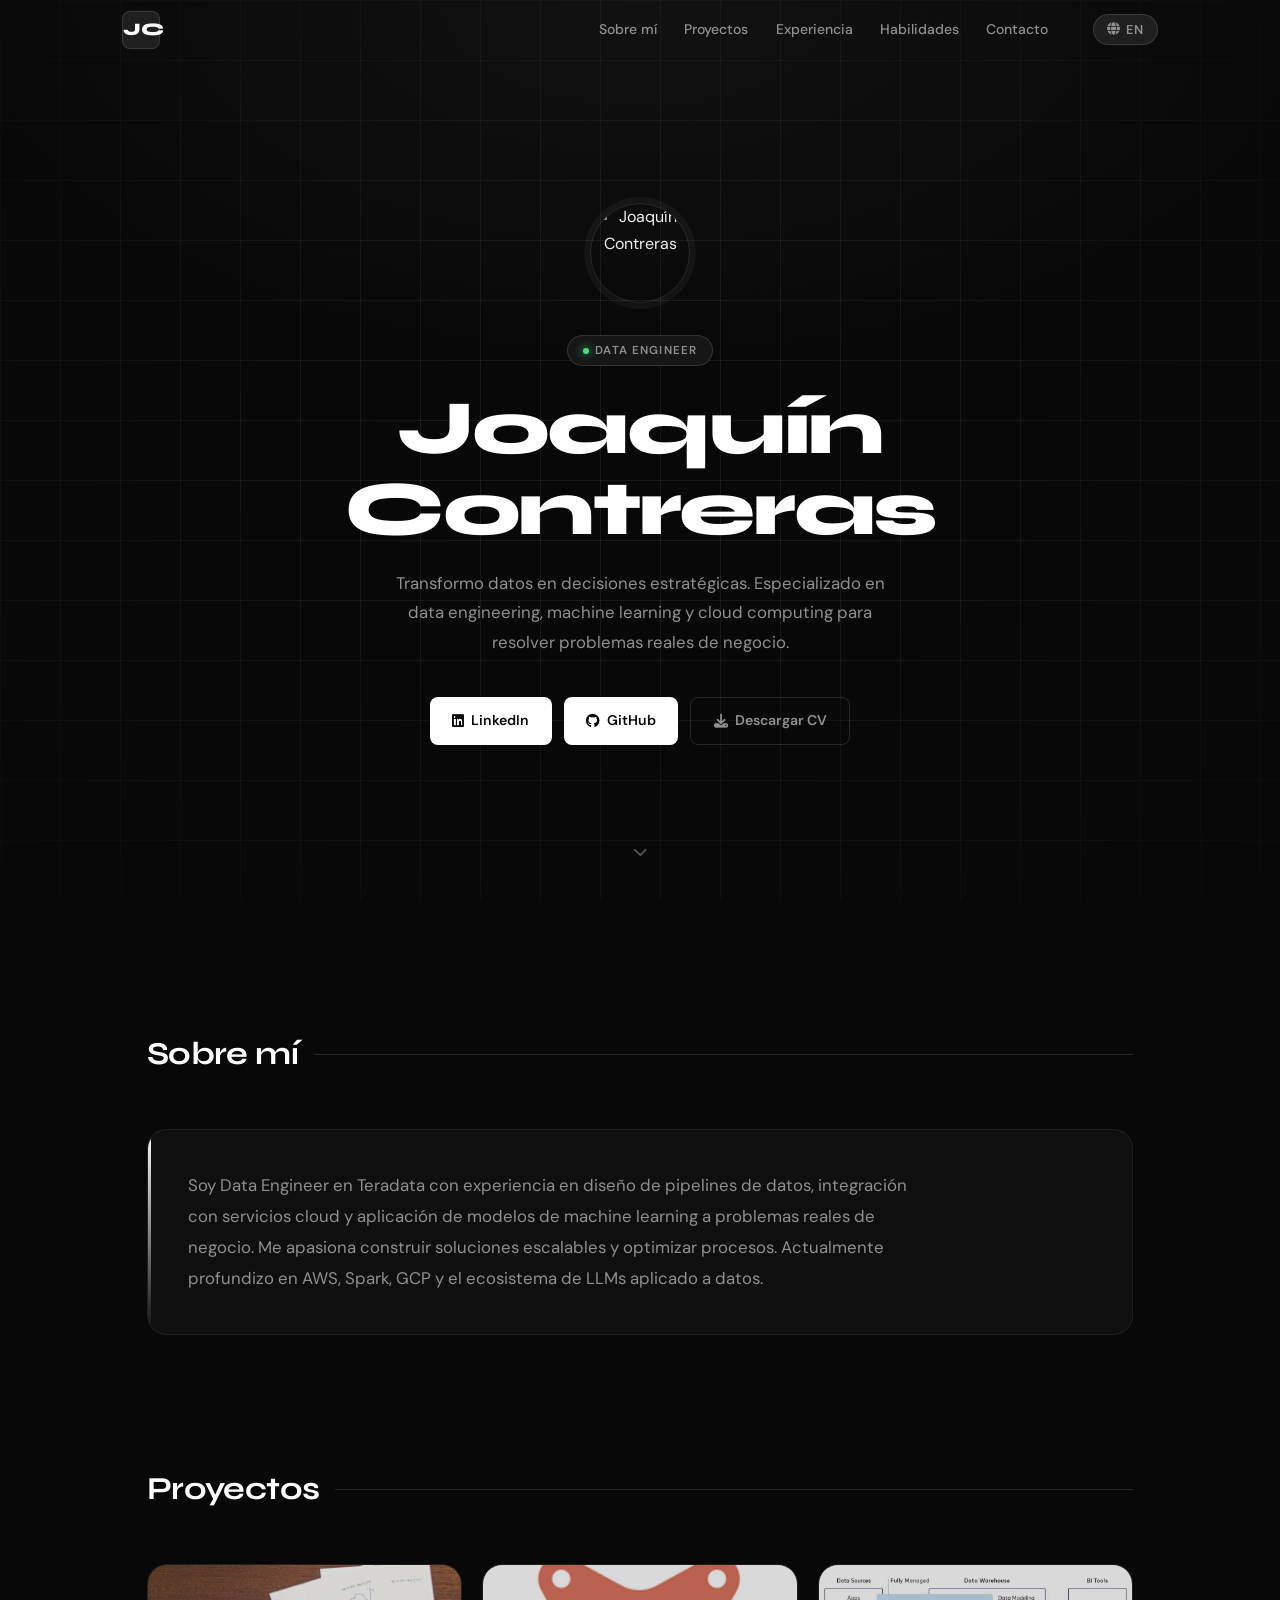
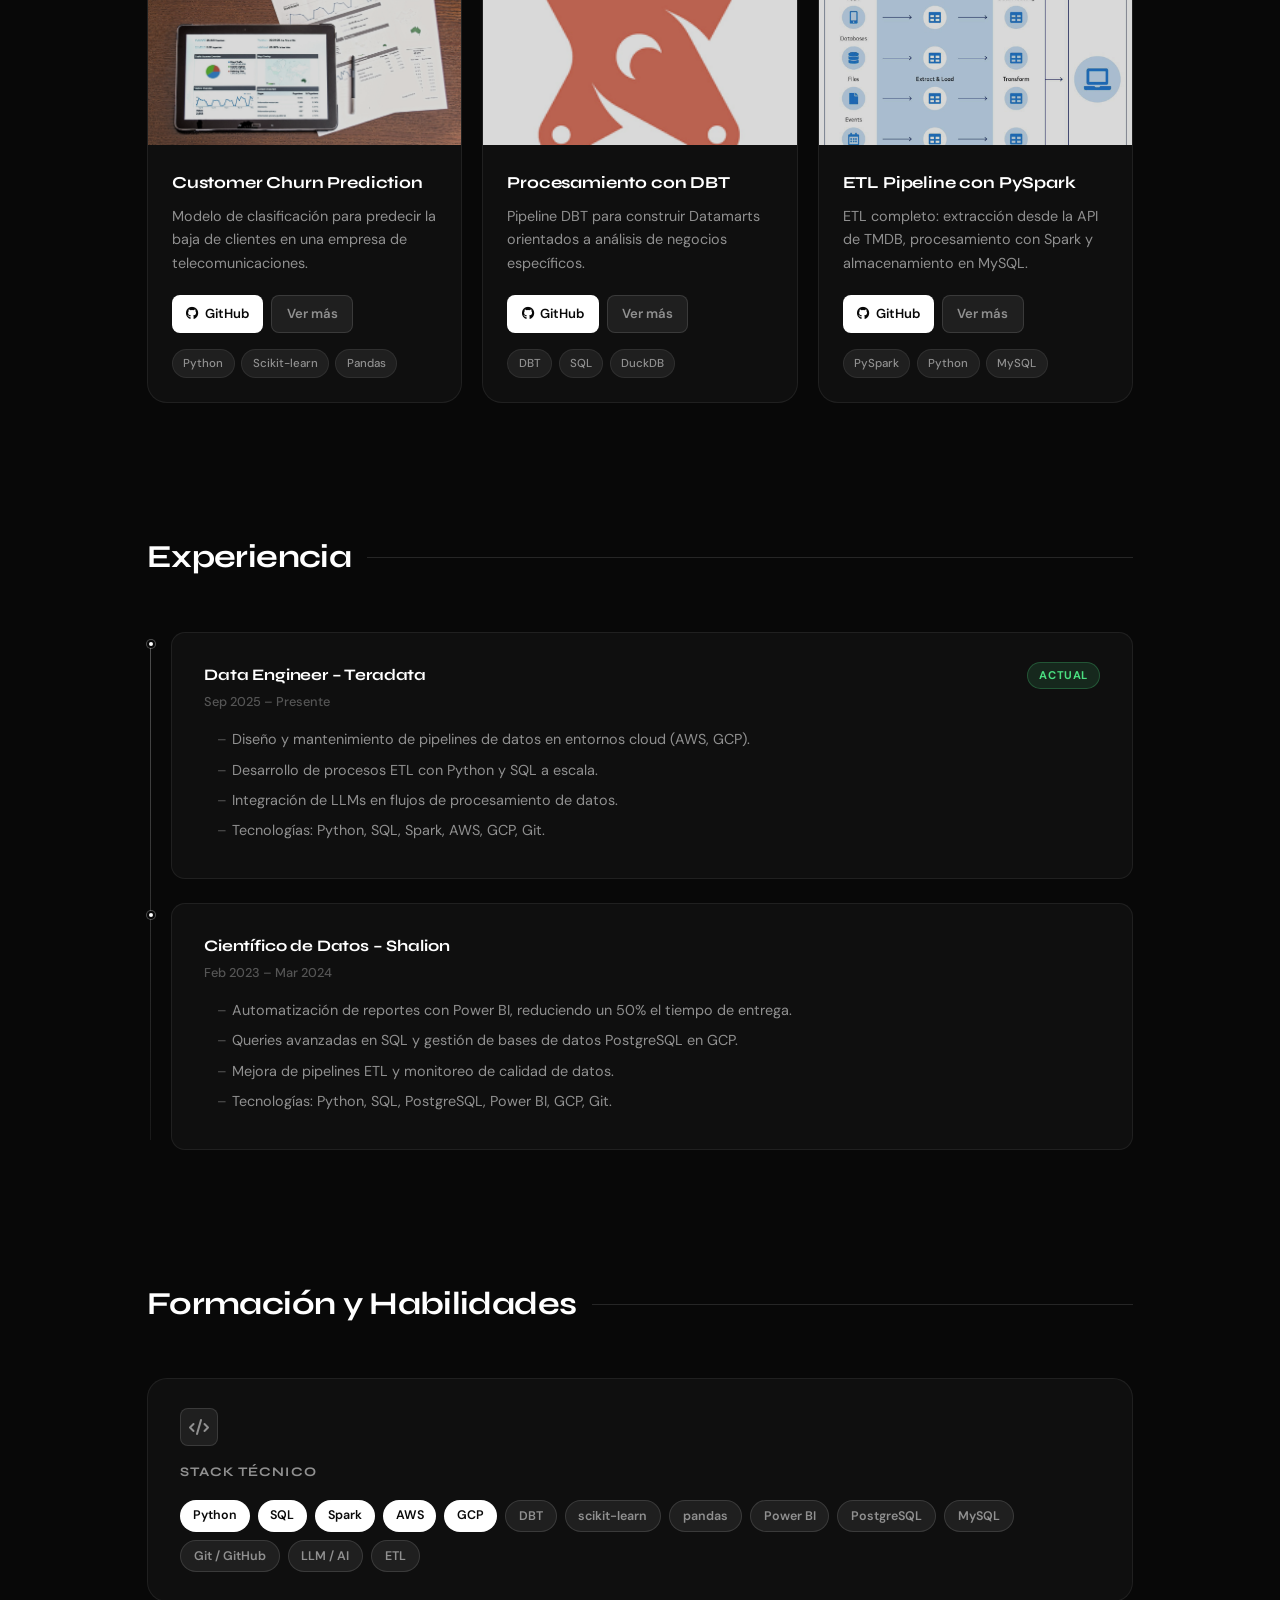
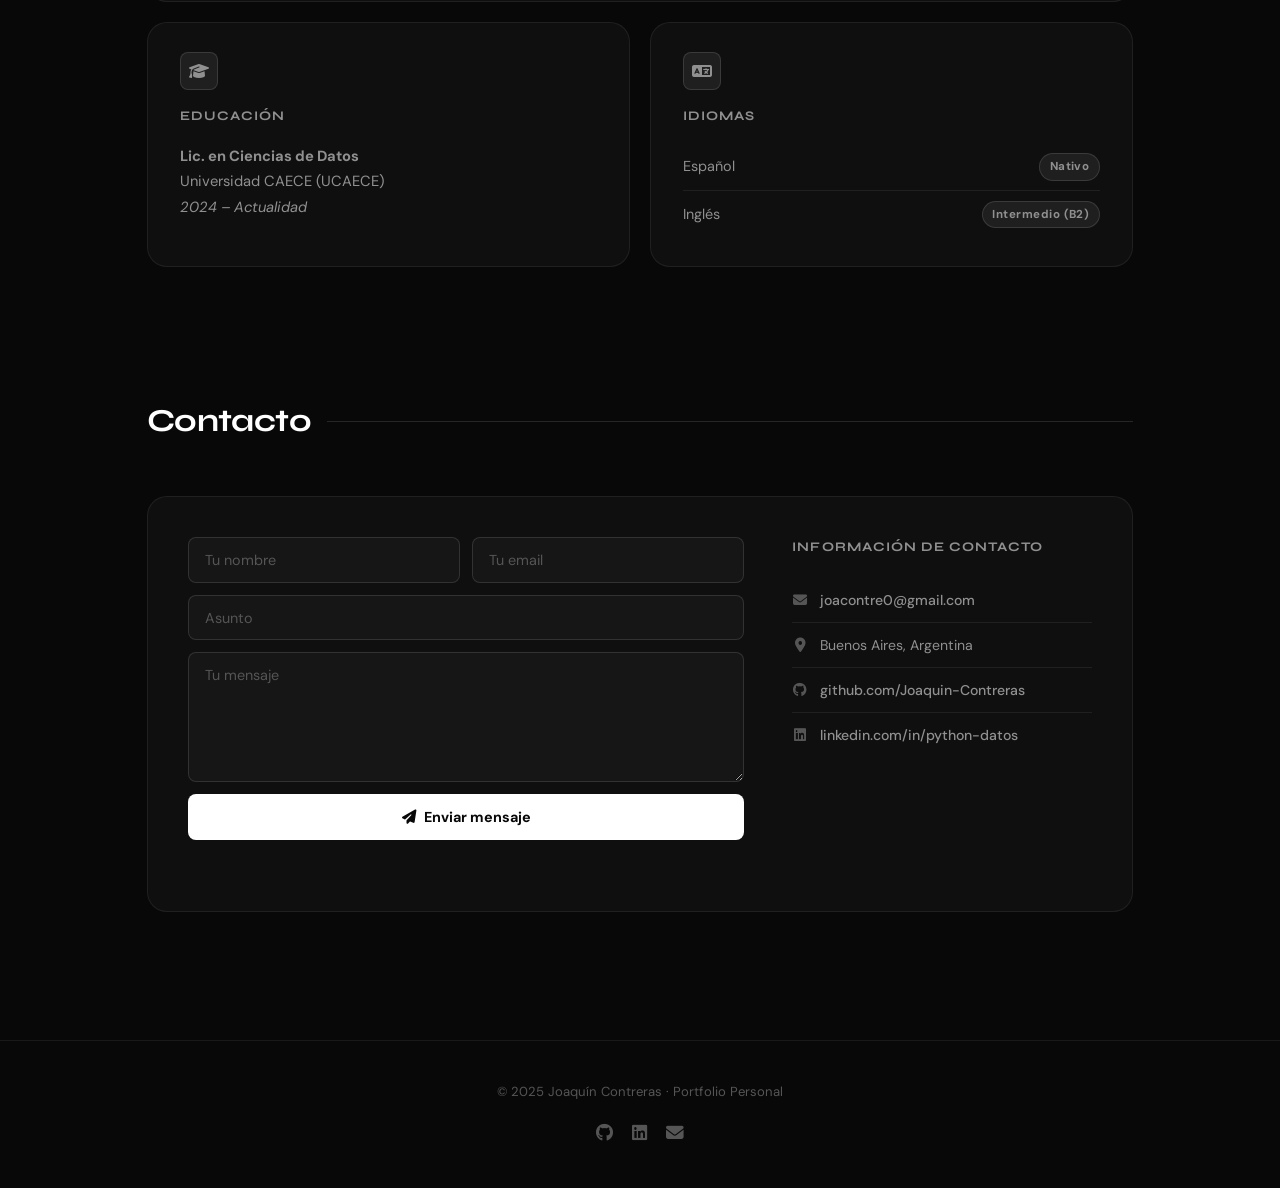
==== commit 28c5ba77: "Rediseño dark monochrome: fuentes Syne+DM Sans, UCAECE - Tema oscuro negro/gris: reemplaza azules po" ====
--- a/index.html
+++ b/index.html
@@ -6,7 +6,7 @@
     <title>Portfolio – Joaquín Contreras</title>
 
     <!-- Fonts -->
-    <link href="https://fonts.googleapis.com/css2?family=Inter:wght@300;400;500;600;700&family=Space+Grotesk:wght@500;600;700&display=swap" rel="stylesheet" />
+    <link href="https://fonts.googleapis.com/css2?family=DM+Sans:ital,opsz,wght@0,9..40,300;0,9..40,400;0,9..40,500;0,9..40,600;0,9..40,700;1,9..40,400&family=Syne:wght@600;700;800&display=swap" rel="stylesheet" />
     <link rel="stylesheet" href="https://cdnjs.cloudflare.com/ajax/libs/font-awesome/6.4.0/css/all.min.css" />
 
     <!-- Chart.js -->
@@ -219,7 +219,7 @@
           <h3 data-i18n="skills.education.title">Educación</h3>
           <p>
             <strong data-i18n="skills.education.degree">Lic. en Ciencias de Datos</strong><br />
-            <span data-i18n="skills.education.university">Universidad Nacional de San Martín (UNSAM)</span><br />
+            <span data-i18n="skills.education.university">Universidad CAECE (UCAECE)</span><br />
             <em data-i18n="skills.education.year">2024 – Actualidad</em>
           </p>
         </div>
--- a/styles.css
+++ b/styles.css
@@ -1,44 +1,41 @@
 /* =========================================
-   DESIGN TOKENS
+   DESIGN TOKENS — Dark Monochrome
    ========================================= */
 :root {
-  --blue-950: #050f2e;
-  --blue-900: #0b1f4d;
-  --blue-800: #123b82;
-  --blue-700: #1d4ed8;
-  --blue-600: #2563eb;
-  --blue-500: #3b82f6;
-  --blue-400: #60a5fa;
-  --blue-100: #dbeafe;
-  --blue-50:  #eff6ff;
-
-  --slate-950: #020617;
-  --slate-900: #0f172a;
-  --slate-800: #1e293b;
-  --slate-700: #334155;
-  --slate-600: #475569;
-  --slate-400: #94a3b8;
-  --slate-200: #e2e8f0;
-  --slate-100: #f1f5f9;
-  --slate-50:  #f8fafc;
-
-  --white: #ffffff;
-  --card-bg: rgba(255, 255, 255, 0.9);
-
-  --shadow-sm: 0 1px 3px rgba(0,0,0,0.07), 0 1px 2px rgba(0,0,0,0.05);
-  --shadow-md: 0 4px 16px rgba(0,0,0,0.09), 0 2px 6px rgba(0,0,0,0.06);
-  --shadow-lg: 0 12px 36px rgba(0,0,0,0.11), 0 4px 12px rgba(0,0,0,0.07);
-  --shadow-blue: 0 8px 24px rgba(37, 99, 235, 0.22);
-
-  --radius-sm: 8px;
-  --radius-md: 14px;
-  --radius-lg: 20px;
+  --bg:          #080808;
+  --bg-1:        #0f0f0f;
+  --bg-2:        #161616;
+  --bg-3:        #1f1f1f;
+  --bg-4:        #2a2a2a;
+
+  --border:      rgba(255, 255, 255, 0.07);
+  --border-md:   rgba(255, 255, 255, 0.12);
+  --border-hi:   rgba(255, 255, 255, 0.28);
+
+  --text:        #efefef;
+  --text-2:      #909090;
+  --text-3:      #555;
+
+  --accent:      #ffffff;
+  --accent-dim:  rgba(255, 255, 255, 0.06);
+  --accent-glow: rgba(255, 255, 255, 0.09);
+
+  --green:       #4ade80;
+  --green-dim:   rgba(74, 222, 128, 0.12);
+
+  --shadow-card: 0 1px 3px rgba(0,0,0,0.6), 0 8px 24px rgba(0,0,0,0.35);
+  --shadow-lg:   0 20px 60px rgba(0,0,0,0.6);
+
+  --radius-sm:   8px;
+  --radius-md:   14px;
+  --radius-lg:   20px;
   --radius-full: 999px;
 
-  --transition: 0.25s ease;
-  --transition-slow: 0.5s ease;
-
-  --navbar-h: 64px;
+  --transition:  0.22s ease;
+  --navbar-h:    60px;
+
+  --font-body:    "DM Sans", system-ui, sans-serif;
+  --font-display: "Syne", system-ui, sans-serif;
 }
 
 /* =========================================
@@ -46,18 +43,23 @@
    ========================================= */
 *, *::before, *::after { margin: 0; padding: 0; box-sizing: border-box; }
 
-html { scroll-behavior: smooth; scroll-padding-top: var(--navbar-h); }
+html {
+  scroll-behavior: smooth;
+  scroll-padding-top: var(--navbar-h);
+  color-scheme: dark;
+}
 
 body {
-  font-family: "Inter", system-ui, sans-serif;
+  font-family: var(--font-body);
   font-size: 1rem;
   line-height: 1.65;
-  background: var(--slate-50);
-  color: var(--slate-800);
+  background: var(--bg);
+  color: var(--text);
+  -webkit-font-smoothing: antialiased;
 }
 
 a { color: inherit; text-decoration: none; transition: color var(--transition); }
-a:hover { color: var(--blue-600); }
+a:hover { color: var(--accent); }
 ul { list-style: none; }
 img { display: block; max-width: 100%; }
 button { cursor: pointer; font-family: inherit; }
@@ -67,19 +69,17 @@
    ========================================= */
 .navbar {
   position: fixed;
-  top: 0;
-  left: 0;
-  right: 0;
+  top: 0; left: 0; right: 0;
   z-index: 1000;
   height: var(--navbar-h);
-  background: transparent;
-  transition: background var(--transition), box-shadow var(--transition);
+  border-bottom: 1px solid transparent;
+  transition: background var(--transition), border-color var(--transition);
 }
 .navbar.scrolled {
-  background: rgba(255, 255, 255, 0.92);
-  backdrop-filter: blur(16px);
-  -webkit-backdrop-filter: blur(16px);
-  box-shadow: var(--shadow-sm);
+  background: rgba(8, 8, 8, 0.88);
+  backdrop-filter: blur(20px);
+  -webkit-backdrop-filter: blur(20px);
+  border-color: var(--border);
 }
 .nav-container {
   max-width: 1100px;
@@ -91,68 +91,58 @@
   gap: 2rem;
 }
 .nav-logo {
-  font-family: "Space Grotesk", sans-serif;
-  font-size: 1.4rem;
-  font-weight: 700;
-  color: var(--white);
-  background: var(--blue-600);
-  width: 40px;
-  height: 40px;
+  font-family: var(--font-display);
+  font-size: 1.1rem;
+  font-weight: 800;
+  color: var(--accent);
+  background: var(--bg-3);
+  border: 1px solid var(--border-md);
+  width: 38px;
+  height: 38px;
   border-radius: var(--radius-sm);
   display: grid;
   place-items: center;
   flex-shrink: 0;
-  transition: background var(--transition);
-}
-.navbar.scrolled .nav-logo { background: var(--blue-600); color: var(--white); }
+  letter-spacing: -0.02em;
+  transition: border-color var(--transition), background var(--transition);
+}
+.nav-logo:hover { border-color: var(--border-hi); background: var(--bg-4); }
+
 .nav-links {
   display: flex;
   align-items: center;
-  gap: 0.25rem;
+  gap: 0.1rem;
   margin-left: auto;
 }
 .nav-links a {
-  color: rgba(255,255,255,0.85);
-  font-size: 0.9rem;
+  color: var(--text-2);
+  font-size: 0.875rem;
   font-weight: 500;
-  padding: 0.45rem 0.85rem;
+  padding: 0.45rem 0.8rem;
   border-radius: var(--radius-sm);
   transition: color var(--transition), background var(--transition);
 }
 .nav-links a:hover {
-  color: var(--white);
-  background: rgba(255,255,255,0.12);
-}
-.navbar.scrolled .nav-links a { color: var(--slate-700); }
-.navbar.scrolled .nav-links a:hover {
-  color: var(--blue-600);
-  background: var(--blue-50);
-}
-.nav-actions {
-  display: flex;
-  align-items: center;
-  gap: 0.75rem;
-}
+  color: var(--accent);
+  background: var(--accent-dim);
+}
+.nav-actions { display: flex; align-items: center; gap: 0.65rem; }
+
 .lang-toggle {
   display: flex;
   align-items: center;
-  gap: 0.4rem;
-  background: rgba(255,255,255,0.15);
-  border: 1px solid rgba(255,255,255,0.3);
-  color: var(--white);
-  font-size: 0.82rem;
+  gap: 0.35rem;
+  background: var(--bg-3);
+  border: 1px solid var(--border-md);
+  color: var(--text-2);
+  font-size: 0.8rem;
   font-weight: 600;
-  padding: 0.4rem 0.85rem;
+  padding: 0.38rem 0.85rem;
   border-radius: var(--radius-full);
-  transition: background var(--transition), color var(--transition), border var(--transition);
-}
-.lang-toggle:hover { background: rgba(255,255,255,0.25); }
-.navbar.scrolled .lang-toggle {
-  background: var(--blue-50);
-  border-color: var(--blue-100);
-  color: var(--blue-700);
-}
-.navbar.scrolled .lang-toggle:hover { background: var(--blue-100); }
+  letter-spacing: 0.04em;
+  transition: color var(--transition), border-color var(--transition), background var(--transition);
+}
+.lang-toggle:hover { color: var(--accent); border-color: var(--border-hi); background: var(--bg-4); }
 
 .nav-burger {
   display: none;
@@ -164,127 +154,156 @@
 }
 .nav-burger span {
   display: block;
-  width: 22px;
-  height: 2px;
-  background: var(--white);
+  width: 20px;
+  height: 1.5px;
+  background: var(--text-2);
   border-radius: 2px;
   transition: var(--transition);
 }
-.navbar.scrolled .nav-burger span { background: var(--slate-700); }
 
 /* =========================================
    HERO
    ========================================= */
 header {
   min-height: 100vh;
-  background: linear-gradient(135deg, var(--blue-950) 0%, var(--blue-800) 60%, var(--blue-600) 100%);
   display: flex;
   align-items: center;
   justify-content: center;
   text-align: center;
-  color: var(--white);
   position: relative;
   overflow: hidden;
-}
+  background:
+    radial-gradient(ellipse 80% 60% at 50% 0%, rgba(255,255,255,0.04) 0%, transparent 70%),
+    var(--bg);
+}
+
+/* Subtle grid pattern */
+header::before {
+  content: "";
+  position: absolute;
+  inset: 0;
+  background-image:
+    linear-gradient(var(--border) 1px, transparent 1px),
+    linear-gradient(90deg, var(--border) 1px, transparent 1px);
+  background-size: 60px 60px;
+  mask-image: radial-gradient(ellipse 80% 80% at 50% 50%, black 20%, transparent 100%);
+  pointer-events: none;
+}
+
 #particles-js {
   position: absolute;
   inset: 0;
   z-index: 0;
   pointer-events: none;
+  opacity: 0.4;
 }
 .hero {
-  max-width: 800px;
-  padding: 7rem 2rem 5rem;
+  max-width: 780px;
+  padding: 8rem 2rem 5rem;
   position: relative;
   z-index: 1;
 }
 .foto {
-  width: 160px;
-  height: 160px;
-  margin: 0 auto 1.5rem;
+  width: 100px;
+  height: 100px;
+  margin: 0 auto 2rem;
   border-radius: 50%;
   overflow: hidden;
-  border: 3px solid rgba(255,255,255,0.6);
-  box-shadow: 0 0 0 8px rgba(255,255,255,0.08), var(--shadow-lg);
-}
-.foto img { width: 100%; height: 100%; object-fit: cover; }
+  border: 1px solid var(--border-md);
+  box-shadow: 0 0 0 6px rgba(255,255,255,0.04);
+}
+.foto img { width: 100%; height: 100%; object-fit: cover; filter: grayscale(20%); }
 
 .hero-badge {
-  display: inline-block;
-  background: rgba(255,255,255,0.12);
-  border: 1px solid rgba(255,255,255,0.25);
-  color: var(--blue-100);
-  font-size: 0.8rem;
+  display: inline-flex;
+  align-items: center;
+  gap: 0.4rem;
+  background: var(--bg-2);
+  border: 1px solid var(--border-md);
+  color: var(--text-2);
+  font-size: 0.72rem;
   font-weight: 600;
-  letter-spacing: 0.08em;
+  letter-spacing: 0.1em;
   text-transform: uppercase;
-  padding: 0.35rem 1rem;
+  padding: 0.3rem 0.9rem;
   border-radius: var(--radius-full);
-  margin-bottom: 1.1rem;
+  margin-bottom: 1.4rem;
+}
+.hero-badge::before {
+  content: "";
+  width: 6px;
+  height: 6px;
+  border-radius: 50%;
+  background: var(--green);
+  box-shadow: 0 0 8px var(--green);
 }
 .hero h1 {
-  font-family: "Space Grotesk", sans-serif;
-  font-size: clamp(2.4rem, 5vw, 3.8rem);
-  font-weight: 700;
-  line-height: 1.1;
+  font-family: var(--font-display);
+  font-size: clamp(2.8rem, 6vw, 5rem);
+  font-weight: 800;
+  line-height: 1.05;
+  letter-spacing: -0.03em;
+  color: var(--accent);
   margin-bottom: 1.2rem;
-  letter-spacing: -0.02em;
 }
 .hero p {
-  font-size: 1.15rem;
-  color: rgba(255,255,255,0.75);
-  max-width: 580px;
-  margin: 0 auto 2.4rem;
-  line-height: 1.7;
+  font-size: 1.05rem;
+  color: var(--text-2);
+  max-width: 520px;
+  margin: 0 auto 2.5rem;
+  line-height: 1.75;
+  font-weight: 400;
 }
 .actions {
   display: flex;
-  gap: 0.9rem;
+  gap: 0.75rem;
   justify-content: center;
   flex-wrap: wrap;
 }
 .actions a {
   display: inline-flex;
   align-items: center;
-  gap: 0.5rem;
+  gap: 0.45rem;
+  font-size: 0.88rem;
   font-weight: 600;
-  font-size: 0.92rem;
-  padding: 0.75rem 1.5rem;
-  border-radius: var(--radius-full);
-  transition: transform var(--transition), box-shadow var(--transition), background var(--transition);
+  padding: 0.7rem 1.4rem;
+  border-radius: var(--radius-sm);
+  transition: all var(--transition);
 }
 .actions a:not(.btn-ghost) {
-  background: var(--blue-600);
-  color: var(--white);
-  box-shadow: var(--shadow-blue);
+  background: var(--accent);
+  color: var(--bg);
 }
 .actions a:not(.btn-ghost):hover {
-  background: var(--blue-700);
-  transform: translateY(-2px);
-  box-shadow: 0 12px 30px rgba(37,99,235,0.35);
+  background: #d4d4d4;
+  transform: translateY(-1px);
 }
 .actions .btn-ghost {
-  background: rgba(255,255,255,0.1);
-  color: var(--white);
-  border: 1px solid rgba(255,255,255,0.3);
+  background: transparent;
+  color: var(--text-2);
+  border: 1px solid var(--border-md);
 }
 .actions .btn-ghost:hover {
-  background: rgba(255,255,255,0.2);
-  transform: translateY(-2px);
+  color: var(--accent);
+  border-color: var(--border-hi);
+  background: var(--accent-dim);
+  transform: translateY(-1px);
 }
 .scroll-down {
   position: absolute;
-  bottom: 2.5rem;
+  bottom: 2.2rem;
   left: 50%;
   transform: translateX(-50%);
-  color: rgba(255,255,255,0.5);
-  font-size: 1.1rem;
-  animation: bounce 2s infinite;
+  color: var(--text-3);
+  font-size: 0.9rem;
+  animation: bounce 2.5s infinite;
   z-index: 1;
-}
+  transition: color var(--transition);
+}
+.scroll-down:hover { color: var(--text-2); }
 @keyframes bounce {
   0%, 100% { transform: translateX(-50%) translateY(0); }
-  50%       { transform: translateX(-50%) translateY(8px); }
+  50%       { transform: translateX(-50%) translateY(7px); }
 }
 
 /* =========================================
@@ -292,48 +311,58 @@
    ========================================= */
 section {
   max-width: 1050px;
-  margin: 7rem auto;
+  margin: 8rem auto;
   padding: 0 2rem;
   opacity: 0;
-  transform: translateY(40px);
-  transition: opacity 0.7s ease, transform 0.7s ease;
+  transform: translateY(32px);
+  transition: opacity 0.65s ease, transform 0.65s ease;
 }
 section.visible { opacity: 1; transform: translateY(0); }
 
 section h2 {
-  font-family: "Space Grotesk", sans-serif;
-  font-size: clamp(1.7rem, 3vw, 2.2rem);
+  font-family: var(--font-display);
+  font-size: clamp(1.5rem, 2.8vw, 2rem);
   font-weight: 700;
-  color: var(--slate-900);
+  color: var(--accent);
   margin-bottom: 3rem;
-  position: relative;
-  display: inline-block;
+  letter-spacing: -0.02em;
+  display: flex;
+  align-items: center;
+  gap: 1rem;
 }
 section h2::after {
   content: "";
-  position: absolute;
-  left: 0;
-  bottom: -8px;
-  width: 50%;
-  height: 3px;
-  background: linear-gradient(90deg, var(--blue-600), var(--blue-400));
-  border-radius: 2px;
+  flex: 1;
+  height: 1px;
+  background: var(--border-md);
+  display: block;
 }
 
 /* =========================================
    BIO
    ========================================= */
 .bio-card {
-  background: var(--white);
+  background: var(--bg-1);
+  border: 1px solid var(--border);
   border-radius: var(--radius-lg);
   padding: 2.5rem;
-  box-shadow: var(--shadow-md);
-  border-left: 4px solid var(--blue-600);
+  position: relative;
+  overflow: hidden;
+}
+.bio-card::before {
+  content: "";
+  position: absolute;
+  top: 0; left: 0;
+  width: 3px;
+  height: 100%;
+  background: linear-gradient(to bottom, var(--accent), transparent);
+  border-radius: 3px 0 0 3px;
 }
 .bio-card p {
-  font-size: 1.08rem;
-  line-height: 1.8;
-  color: var(--slate-700);
+  font-size: 1.05rem;
+  line-height: 1.85;
+  color: var(--text-2);
+  max-width: 720px;
 }
 
 /* =========================================
@@ -342,29 +371,31 @@
 .proyectos-container {
   display: grid;
   grid-template-columns: repeat(auto-fit, minmax(300px, 1fr));
-  gap: 1.8rem;
+  gap: 1.25rem;
 }
 .card {
-  background: var(--white);
+  background: var(--bg-1);
+  border: 1px solid var(--border);
   border-radius: var(--radius-lg);
   overflow: hidden;
-  box-shadow: var(--shadow-md);
-  transition: transform var(--transition), box-shadow var(--transition);
   display: flex;
   flex-direction: column;
+  transition: border-color var(--transition), transform var(--transition), box-shadow var(--transition);
 }
 .card:hover {
-  transform: translateY(-6px);
-  box-shadow: var(--shadow-lg);
+  border-color: var(--border-hi);
+  transform: translateY(-4px);
+  box-shadow: var(--shadow-card);
 }
 .card > img {
   width: 100%;
-  height: 190px;
+  height: 180px;
   object-fit: cover;
   cursor: pointer;
-  transition: opacity var(--transition);
-}
-.card > img:hover { opacity: 0.88; }
+  filter: grayscale(30%) brightness(0.85);
+  transition: filter var(--transition);
+}
+.card:hover > img { filter: grayscale(0%) brightness(1); }
 .card-body {
   padding: 1.5rem;
   display: flex;
@@ -372,112 +403,103 @@
   flex: 1;
 }
 .card-body h3 {
-  font-size: 1.15rem;
-  font-weight: 600;
-  color: var(--slate-900);
+  font-family: var(--font-display);
+  font-size: 1.05rem;
+  font-weight: 700;
+  color: var(--accent);
   margin-bottom: 0.5rem;
+  letter-spacing: -0.01em;
 }
 .card-body p {
-  font-size: 0.92rem;
-  color: var(--slate-600);
+  font-size: 0.9rem;
+  color: var(--text-2);
   line-height: 1.65;
   flex: 1;
-  margin-bottom: 1rem;
+  margin-bottom: 1.2rem;
 }
 .card-actions {
   display: flex;
-  gap: 0.6rem;
+  gap: 0.5rem;
   margin-bottom: 1rem;
   flex-wrap: wrap;
 }
 .card-actions a {
   display: inline-flex;
   align-items: center;
-  gap: 0.4rem;
-  font-size: 0.85rem;
+  gap: 0.35rem;
+  font-size: 0.82rem;
   font-weight: 600;
-  padding: 0.5rem 1rem;
+  padding: 0.45rem 0.9rem;
   border-radius: var(--radius-sm);
-  transition: background var(--transition), color var(--transition), transform var(--transition);
+  transition: all var(--transition);
 }
 .card-actions a:not(.btn-secondary) {
-  background: var(--blue-600);
-  color: var(--white);
+  background: var(--accent);
+  color: var(--bg);
 }
 .card-actions a:not(.btn-secondary):hover {
-  background: var(--blue-700);
-  transform: translateY(-1px);
+  background: #d4d4d4;
 }
 .btn-secondary {
-  background: var(--blue-50);
-  color: var(--blue-700);
-  border: 1px solid var(--blue-100);
+  background: var(--bg-3);
+  color: var(--text-2);
+  border: 1px solid var(--border-md);
   cursor: pointer;
 }
 .btn-secondary:hover {
-  background: var(--blue-100);
-  transform: translateY(-1px);
-}
-.badges {
-  display: flex;
-  flex-wrap: wrap;
-  gap: 0.4rem;
-}
+  color: var(--accent);
+  border-color: var(--border-hi);
+  background: var(--bg-4);
+}
+.badges { display: flex; flex-wrap: wrap; gap: 0.4rem; }
 .badge {
-  font-size: 0.75rem;
+  font-size: 0.72rem;
   font-weight: 500;
-  padding: 0.28rem 0.7rem;
+  padding: 0.25rem 0.65rem;
   border-radius: var(--radius-full);
-  background: var(--blue-50);
-  color: var(--blue-700);
-  border: 1px solid var(--blue-100);
-}
-
-/* =========================================
-   EXPERIENCE – TIMELINE
-   ========================================= */
-.timeline {
-  position: relative;
-  padding-left: 2rem;
-}
+  background: var(--bg-3);
+  color: var(--text-2);
+  border: 1px solid var(--border);
+}
+
+/* =========================================
+   EXPERIENCE — TIMELINE
+   ========================================= */
+.timeline { padding-left: 1.5rem; position: relative; }
 .timeline::before {
   content: "";
   position: absolute;
-  left: 7px;
-  top: 8px;
-  bottom: 8px;
-  width: 2px;
-  background: linear-gradient(to bottom, var(--blue-600), var(--blue-100));
-  border-radius: 2px;
+  left: 3px;
+  top: 10px; bottom: 10px;
+  width: 1px;
+  background: linear-gradient(to bottom, var(--border-hi), var(--border));
 }
 .timeline-item {
   position: relative;
-  margin-bottom: 2.5rem;
-  display: flex;
-  gap: 1.5rem;
+  margin-bottom: 1.5rem;
 }
 .timeline-item:last-child { margin-bottom: 0; }
-
 .timeline-marker {
   position: absolute;
-  left: -2rem;
-  top: 6px;
+  left: -1.5rem;
+  top: 8px;
 }
 .timeline-dot {
-  width: 16px;
-  height: 16px;
+  width: 8px;
+  height: 8px;
   border-radius: 50%;
-  background: var(--blue-600);
-  border: 3px solid var(--white);
-  box-shadow: 0 0 0 2px var(--blue-600);
+  background: var(--accent);
+  border: 2px solid var(--bg);
+  box-shadow: 0 0 0 1px var(--border-hi);
 }
 .timeline-content {
-  background: var(--white);
+  background: var(--bg-1);
+  border: 1px solid var(--border);
   border-radius: var(--radius-md);
   padding: 1.8rem 2rem;
-  box-shadow: var(--shadow-md);
-  flex: 1;
-}
+  transition: border-color var(--transition);
+}
+.timeline-content:hover { border-color: var(--border-md); }
 .timeline-header {
   display: flex;
   align-items: flex-start;
@@ -487,153 +509,178 @@
   flex-wrap: wrap;
 }
 .timeline-content h3 {
-  font-size: 1.1rem;
+  font-family: var(--font-display);
+  font-size: 1rem;
   font-weight: 700;
-  color: var(--slate-900);
+  color: var(--accent);
+  letter-spacing: -0.01em;
 }
 .timeline-date {
-  font-size: 0.82rem;
-  color: var(--slate-500, var(--slate-600));
+  font-size: 0.8rem;
+  color: var(--text-3);
   margin-top: 0.2rem;
   display: block;
+  font-weight: 500;
 }
 .timeline-tag {
-  font-size: 0.75rem;
-  font-weight: 600;
-  padding: 0.25rem 0.75rem;
+  font-size: 0.7rem;
+  font-weight: 700;
+  letter-spacing: 0.05em;
+  text-transform: uppercase;
+  padding: 0.22rem 0.7rem;
   border-radius: var(--radius-full);
   flex-shrink: 0;
 }
 .timeline-tag.current {
-  background: #dcfce7;
-  color: #166534;
-}
-.timeline-content ul {
-  padding-left: 1.1rem;
-  list-style: disc;
-}
+  background: var(--green-dim);
+  color: var(--green);
+  border: 1px solid rgba(74, 222, 128, 0.25);
+}
+.timeline-content ul { padding-left: 1rem; list-style: none; }
 .timeline-content ul li {
-  font-size: 0.93rem;
-  color: var(--slate-600);
-  margin-bottom: 0.35rem;
-}
-
-/* =========================================
-   SKILLS
+  font-size: 0.9rem;
+  color: var(--text-2);
+  margin-bottom: 0.4rem;
+  position: relative;
+  padding-left: 0.75rem;
+}
+.timeline-content ul li::before {
+  content: "–";
+  position: absolute;
+  left: -0.2rem;
+  color: var(--text-3);
+}
+
+/* =========================================
+   SKILLS — BENTO GRID
    ========================================= */
 .cards-grid {
   display: grid;
-  grid-template-columns: repeat(auto-fit, minmax(280px, 1fr));
-  gap: 1.8rem;
-}
+  grid-template-columns: 1fr 1fr;
+  grid-template-rows: auto auto;
+  gap: 1.25rem;
+}
+/* Tech stack spans both columns on top row */
+.cards-grid .info-card:nth-child(2) {
+  grid-column: 1 / -1;
+  order: -1;
+}
+
 .info-card {
-  background: var(--white);
+  background: var(--bg-1);
+  border: 1px solid var(--border);
   border-radius: var(--radius-lg);
-  padding: 2rem;
-  box-shadow: var(--shadow-md);
-  transition: transform var(--transition), box-shadow var(--transition);
-}
-.info-card:hover {
-  transform: translateY(-4px);
-  box-shadow: var(--shadow-lg);
-}
+  padding: 1.8rem 2rem;
+  transition: border-color var(--transition);
+}
+.info-card:hover { border-color: var(--border-md); }
 .info-card-icon {
-  width: 44px;
-  height: 44px;
+  width: 38px;
+  height: 38px;
   border-radius: var(--radius-sm);
-  background: var(--blue-50);
-  color: var(--blue-600);
+  background: var(--bg-3);
+  border: 1px solid var(--border-md);
+  color: var(--text-2);
   display: grid;
   place-items: center;
-  font-size: 1.15rem;
+  font-size: 1rem;
   margin-bottom: 1rem;
 }
 .info-card h3 {
-  font-size: 1rem;
+  font-family: var(--font-display);
+  font-size: 0.82rem;
   font-weight: 700;
-  color: var(--slate-900);
-  margin-bottom: 0.9rem;
-}
-.info-card p { font-size: 0.92rem; color: var(--slate-700); line-height: 1.7; }
-
-.skill-tags {
-  display: flex;
-  flex-wrap: wrap;
-  gap: 0.5rem;
-}
+  color: var(--text-2);
+  letter-spacing: 0.08em;
+  text-transform: uppercase;
+  margin-bottom: 1rem;
+}
+.info-card p {
+  font-size: 0.92rem;
+  color: var(--text-2);
+  line-height: 1.75;
+}
+
+.skill-tags { display: flex; flex-wrap: wrap; gap: 0.5rem; }
 .skill-tag {
   font-size: 0.78rem;
   font-weight: 600;
-  padding: 0.32rem 0.8rem;
+  padding: 0.3rem 0.8rem;
   border-radius: var(--radius-full);
+  transition: border-color var(--transition), color var(--transition);
 }
 .skill-tag.primary {
-  background: var(--blue-600);
-  color: var(--white);
+  background: var(--accent);
+  color: var(--bg);
 }
 .skill-tag.secondary {
-  background: var(--blue-50);
-  color: var(--blue-700);
-  border: 1px solid var(--blue-100);
-}
+  background: var(--bg-3);
+  color: var(--text-2);
+  border: 1px solid var(--border-md);
+}
+.skill-tag.secondary:hover { border-color: var(--border-hi); color: var(--accent); }
 
 .lang-list { padding: 0; }
 .lang-list li {
   display: flex;
   justify-content: space-between;
   align-items: center;
-  padding: 0.55rem 0;
-  border-bottom: 1px solid var(--slate-100);
-  font-size: 0.92rem;
-  color: var(--slate-700);
+  padding: 0.6rem 0;
+  border-bottom: 1px solid var(--border);
+  font-size: 0.9rem;
+  color: var(--text-2);
 }
 .lang-list li:last-child { border-bottom: none; }
 .lang-level {
-  font-size: 0.78rem;
-  font-weight: 600;
-  background: var(--blue-50);
-  color: var(--blue-700);
-  padding: 0.2rem 0.65rem;
+  font-size: 0.72rem;
+  font-weight: 700;
+  letter-spacing: 0.04em;
+  background: var(--bg-3);
+  color: var(--text-2);
+  padding: 0.2rem 0.6rem;
   border-radius: var(--radius-full);
+  border: 1px solid var(--border-md);
 }
 
 /* =========================================
    CONTACT
    ========================================= */
 .contacto .wrap {
-  background: var(--white);
+  background: var(--bg-1);
+  border: 1px solid var(--border);
   border-radius: var(--radius-lg);
   padding: 2.5rem;
-  box-shadow: var(--shadow-md);
   display: grid;
-  grid-template-columns: 1.2fr 0.8fr;
+  grid-template-columns: 1.3fr 0.7fr;
   gap: 3rem;
   align-items: start;
 }
 .contact-form {
   display: grid;
   grid-template-columns: 1fr 1fr;
-  gap: 0.9rem;
+  gap: 0.75rem;
 }
 .contact-form .full { grid-column: 1 / -1; }
 .contact-form input,
 .contact-form textarea {
   width: 100%;
-  padding: 0.85rem 1rem;
+  padding: 0.8rem 1rem;
   border-radius: var(--radius-sm);
-  border: 1.5px solid var(--slate-200);
-  background: var(--slate-50);
-  font-size: 0.95rem;
+  border: 1px solid var(--border-md);
+  background: var(--bg-2);
+  color: var(--text);
+  font-size: 0.9rem;
   font-family: inherit;
-  color: var(--slate-800);
   transition: border-color var(--transition), box-shadow var(--transition);
   resize: vertical;
 }
+.contact-form input::placeholder,
+.contact-form textarea::placeholder { color: var(--text-3); }
 .contact-form input:focus,
 .contact-form textarea:focus {
   outline: none;
-  border-color: var(--blue-500);
-  box-shadow: 0 0 0 3px rgba(59, 130, 246, 0.15);
+  border-color: var(--border-hi);
+  box-shadow: 0 0 0 3px rgba(255,255,255,0.04);
 }
 .contact-form textarea { min-height: 130px; }
 .contact-form button {
@@ -642,33 +689,32 @@
   align-items: center;
   justify-content: center;
   gap: 0.5rem;
-  background: var(--blue-600);
-  color: var(--white);
+  background: var(--accent);
+  color: var(--bg);
   border: none;
-  padding: 0.9rem 1.5rem;
+  padding: 0.85rem 1.5rem;
   border-radius: var(--radius-sm);
-  font-size: 0.95rem;
-  font-weight: 600;
-  box-shadow: var(--shadow-blue);
+  font-size: 0.9rem;
+  font-weight: 700;
   transition: background var(--transition), transform var(--transition);
 }
-.contact-form button:hover {
-  background: var(--blue-700);
-  transform: translateY(-1px);
-}
+.contact-form button:hover { background: #d4d4d4; transform: translateY(-1px); }
 .form-status {
   grid-column: 1 / -1;
-  font-size: 0.9rem;
+  font-size: 0.88rem;
   font-weight: 500;
   min-height: 1.4em;
-  color: #166534;
-}
-.form-status.error { color: #991b1b; }
+  color: var(--green);
+}
+.form-status.error { color: #f87171; }
 
 .contact-data h3 {
-  font-size: 1rem;
+  font-family: var(--font-display);
+  font-size: 0.82rem;
   font-weight: 700;
-  color: var(--slate-900);
+  color: var(--text-2);
+  letter-spacing: 0.08em;
+  text-transform: uppercase;
   margin-bottom: 1.2rem;
 }
 .contact-data ul { padding: 0; }
@@ -677,44 +723,32 @@
   align-items: center;
   gap: 0.75rem;
   padding: 0.65rem 0;
-  border-bottom: 1px solid var(--slate-100);
-  font-size: 0.9rem;
-  color: var(--slate-700);
+  border-bottom: 1px solid var(--border);
+  font-size: 0.88rem;
+  color: var(--text-2);
 }
 .contact-data li:last-child { border-bottom: none; }
-.contact-data li i {
-  color: var(--blue-600);
-  width: 18px;
-  text-align: center;
-  flex-shrink: 0;
-}
-.contact-data a { color: var(--blue-700); font-weight: 500; }
-.contact-data a:hover { color: var(--blue-600); text-decoration: underline; }
+.contact-data li i { color: var(--text-3); width: 16px; text-align: center; flex-shrink: 0; }
+.contact-data a { color: var(--text-2); font-weight: 500; }
+.contact-data a:hover { color: var(--accent); }
 
 /* =========================================
    FOOTER
    ========================================= */
 footer {
-  background: var(--slate-900);
-  color: var(--slate-400);
+  border-top: 1px solid var(--border);
   text-align: center;
   padding: 2.5rem 2rem;
-}
-footer p { font-size: 0.88rem; margin-bottom: 1rem; }
-footer .socials {
-  display: flex;
-  justify-content: center;
-  gap: 1.2rem;
-}
+  background: var(--bg);
+}
+footer p { font-size: 0.82rem; color: var(--text-3); margin-bottom: 1rem; }
+footer .socials { display: flex; justify-content: center; gap: 1.2rem; }
 footer .socials a {
-  color: var(--slate-400);
-  font-size: 1.2rem;
+  color: var(--text-3);
+  font-size: 1.1rem;
   transition: color var(--transition), transform var(--transition);
 }
-footer .socials a:hover {
-  color: var(--white);
-  transform: translateY(-2px);
-}
+footer .socials a:hover { color: var(--accent); transform: translateY(-2px); }
 
 /* =========================================
    MODAL
@@ -726,130 +760,124 @@
   position: fixed;
   inset: 0;
   z-index: 9999;
-  background: rgba(2, 6, 23, 0.65);
-  backdrop-filter: blur(4px);
+  background: rgba(0, 0, 0, 0.75);
+  backdrop-filter: blur(6px);
   opacity: 0;
   pointer-events: none;
   transition: opacity 0.3s ease;
 }
-.modal.show {
-  opacity: 1;
-  pointer-events: auto;
-}
+.modal.show { opacity: 1; pointer-events: auto; }
 .modal-content {
-  background: var(--white);
+  background: var(--bg-2);
+  border: 1px solid var(--border-md);
   border-radius: var(--radius-lg);
   padding: 2.5rem;
   width: 90%;
-  max-width: 680px;
-  max-height: 88vh;
+  max-width: 660px;
+  max-height: 86vh;
   overflow-y: auto;
   position: relative;
-  transform: scale(0.9) translateY(16px);
+  transform: scale(0.94) translateY(12px);
   transition: transform 0.3s ease;
-  box-shadow: 0 24px 60px rgba(0,0,0,0.3);
-}
-.modal.show .modal-content {
-  transform: scale(1) translateY(0);
-}
+  box-shadow: var(--shadow-lg);
+}
+.modal.show .modal-content { transform: scale(1) translateY(0); }
 .modal-content .close {
   position: absolute;
   top: 1.2rem;
   right: 1.2rem;
-  background: var(--slate-100);
-  border: none;
-  width: 32px;
-  height: 32px;
+  background: var(--bg-3);
+  border: 1px solid var(--border-md);
+  width: 30px;
+  height: 30px;
   border-radius: 50%;
-  font-size: 1.2rem;
-  color: var(--slate-600);
+  font-size: 1rem;
+  color: var(--text-2);
   display: grid;
   place-items: center;
-  transition: background var(--transition), color var(--transition);
-}
-.modal-content .close:hover {
-  background: var(--slate-200);
-  color: var(--slate-900);
-}
+  transition: all var(--transition);
+}
+.modal-content .close:hover { color: var(--accent); border-color: var(--border-hi); }
 .modal-content h3 {
-  font-family: "Space Grotesk", sans-serif;
-  font-size: 1.35rem;
+  font-family: var(--font-display);
+  font-size: 1.25rem;
   font-weight: 700;
-  color: var(--slate-900);
+  color: var(--accent);
   margin-bottom: 0.6rem;
   padding-right: 2.5rem;
+  letter-spacing: -0.01em;
 }
 .modal-content > p {
-  font-size: 0.95rem;
-  color: var(--slate-600);
+  font-size: 0.92rem;
+  color: var(--text-2);
   margin-bottom: 1.5rem;
   line-height: 1.7;
 }
 
-/* Confusion matrix (project modal) */
+/* Confusion matrix */
 .confusion-matrix-container {
   display: flex;
   flex-direction: column;
   align-items: center;
   margin: 1.5rem auto;
   padding: 1.5rem;
-  border: 1px solid var(--slate-200);
+  border: 1px solid var(--border-md);
   border-radius: var(--radius-md);
-  background: var(--slate-50);
-  max-width: 460px;
+  background: var(--bg-3);
+  max-width: 440px;
 }
 .confusion-matrix-container h3 {
   margin-bottom: 1rem;
-  font-size: 1rem;
-  color: var(--slate-700);
+  font-size: 0.95rem;
+  color: var(--text-2);
   padding-right: 0;
 }
-.confusion-matrix-container canvas {
-  display: block;
-  max-width: 100%;
-}
-
-/* File tree (project modal) */
-.file-tree ul {
-  list-style: none;
-  padding-left: 1.2rem;
-  font-family: monospace;
-  font-size: 0.88rem;
-}
-.file-tree li { margin: 3px 0; color: var(--slate-700); }
+.confusion-matrix-container canvas { display: block; max-width: 100%; }
+
+/* File tree */
+.file-tree ul { list-style: none; padding-left: 1.2rem; font-family: monospace; font-size: 0.85rem; }
+.file-tree li { margin: 3px 0; color: var(--text-2); }
 
 /* =========================================
    RESPONSIVE
    ========================================= */
+@media (max-width: 860px) {
+  .cards-grid {
+    grid-template-columns: 1fr;
+  }
+  .cards-grid .info-card:nth-child(2) {
+    grid-column: 1;
+    order: 0;
+  }
+}
+
 @media (max-width: 768px) {
   .nav-links {
     display: none;
     position: fixed;
     top: var(--navbar-h);
-    left: 0;
-    right: 0;
-    background: rgba(255,255,255,0.97);
-    backdrop-filter: blur(16px);
+    left: 0; right: 0;
+    background: rgba(8, 8, 8, 0.97);
+    backdrop-filter: blur(20px);
     flex-direction: column;
     align-items: stretch;
     padding: 1rem;
-    box-shadow: var(--shadow-md);
+    border-bottom: 1px solid var(--border);
   }
   .nav-links.open { display: flex; }
-  .nav-links a { color: var(--slate-700); padding: 0.75rem 1rem; }
-  .nav-links a:hover { background: var(--blue-50); color: var(--blue-600); }
+  .nav-links a { padding: 0.75rem 1rem; color: var(--text-2); }
+  .nav-links a:hover { color: var(--accent); background: var(--accent-dim); }
   .nav-burger { display: flex; }
 
   .contacto .wrap {
     grid-template-columns: 1fr;
     gap: 2rem;
   }
-  .contact-data { border-top: 1px solid var(--slate-100); padding-top: 1.5rem; }
-
-  .timeline { padding-left: 1.5rem; }
-}
-
-@media (max-width: 480px) {
+  .contact-data { border-top: 1px solid var(--border); padding-top: 1.5rem; }
+  .timeline { padding-left: 1.2rem; }
+}
+
+@media (max-width: 520px) {
   .contact-form { grid-template-columns: 1fr; }
   .contact-form .full { grid-column: 1; }
 }
